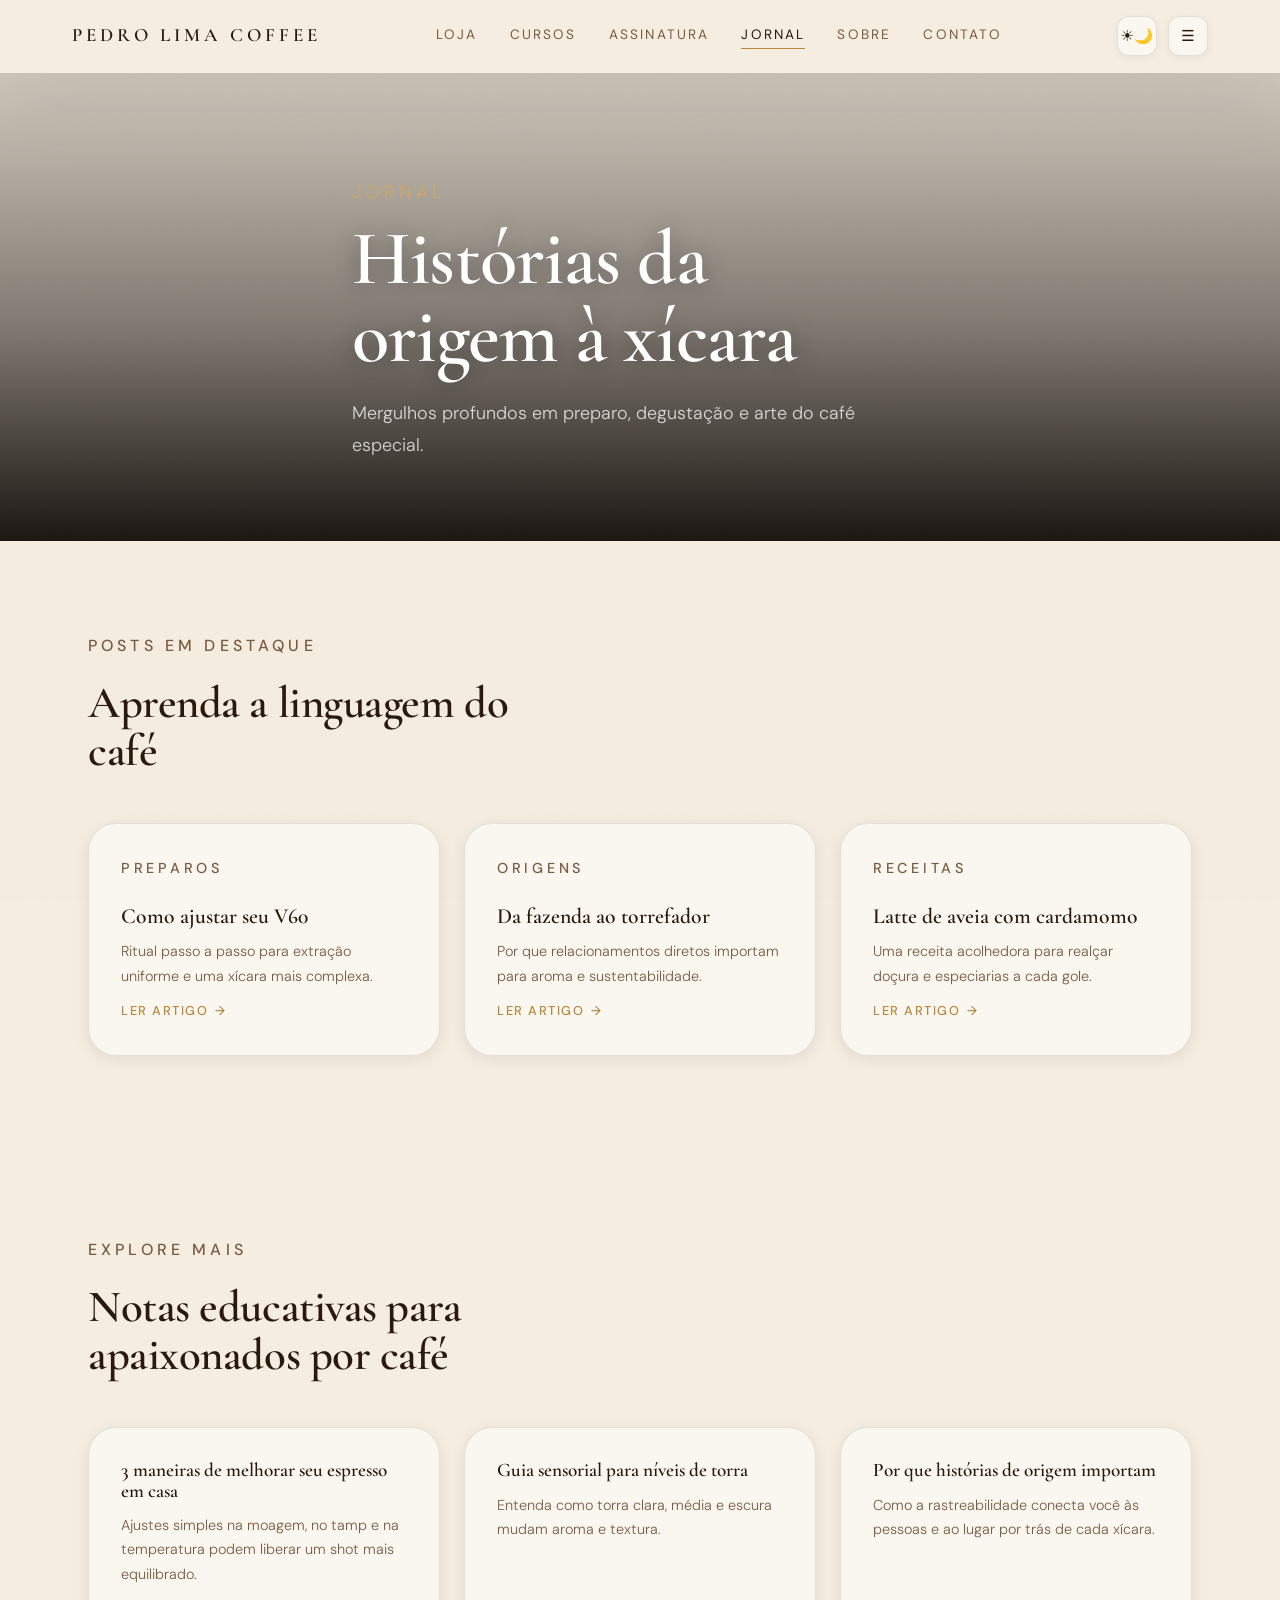
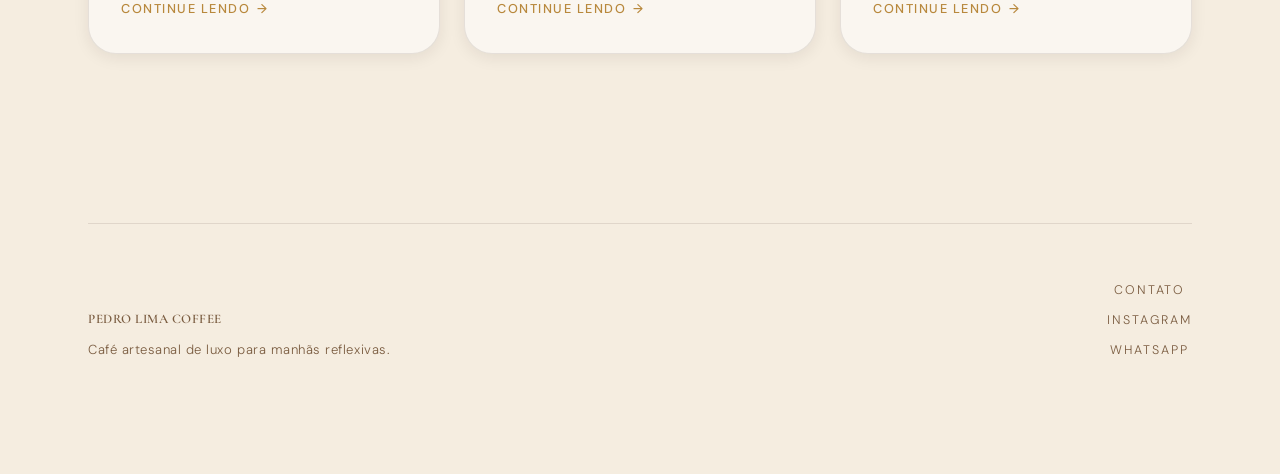
==== blog.html @ e1250cb7 "Add files via upload" ====
<!DOCTYPE html>
<html lang="pt-BR">
<head>
  <meta charset="UTF-8" />
  <link rel="icon" href="data:image/svg+xml,%3Csvg xmlns='http://www.w3.org/2000/svg' viewBox='0 0 100 100'%3E%3Ccircle cx='50' cy='50' r='48' fill='%23331f0d'/%3E%3Ctext x='50' y='62' font-size='55' text-anchor='middle' font-family='Inter,sans-serif' fill='%23fff'%3EP%3C/text%3E%3C/svg%3E" />
  <meta name="viewport" content="width=device-width, initial-scale=1.0" />
  <meta name="description" content="Jornal Pedro Lima Coffee: guias de preparo, histórias de origem e receitas para apaixonados por café especial." />
  <title>Jornal | Pedro Lima Coffee</title>
  <link rel="preconnect" href="https://fonts.googleapis.com">
  <link rel="preconnect" href="https://fonts.gstatic.com" crossorigin>
  <link href="https://fonts.googleapis.com/css2?family=Cormorant+Garamond:wght@500;600;700&family=Inter:wght@400;500;600;700&display=swap" rel="stylesheet">
  <link rel="stylesheet" href="assets/css/style.css" />
</head>
<body>
  <div class="page-shell">
    <header class="site-header">
      <div class="site-header-inner">
        <a class="brand" href="index.html">Pedro Lima Coffee</a>
        <nav class="main-nav" aria-label="Navegação principal">
        <a href="shop.html">Loja</a>
        <a href="courses.html">Cursos</a>
        <a href="subscription.html">Assinatura</a>
        <a href="blog.html" class="active">Jornal</a>
        <a href="about.html">Sobre</a>
        <a href="contact.html">Contato</a>
      </nav>
      <div class="header-actions">
        <button class="icon-button" aria-label="Alternar tema" aria-live="polite" data-theme-toggle>
          <span class="icon-sun">☀</span>
          <span class="icon-moon">🌙</span>
          <span class="sr-only" id="theme-status">Tema claro ativado</span>
        </button>
        <button class="icon-button" aria-label="Abrir menu" data-menu-toggle>☰</button>
      </div>
      </div>
    </header>

    <nav class="mobile-nav" aria-label="Navegação móvel">
      <a href="shop.html">Loja</a>
      <a href="courses.html">Cursos</a>
      <a href="subscription.html">Assinatura</a>
      <a href="blog.html">Jornal</a>
      <a href="about.html">Sobre</a>
      <a href="contact.html">Contato</a>
    </nav>

    <main>
      <section class="page-hero page-hero-blog">
        <div>
          <p class="eyebrow">Jornal</p>
          <h1>Histórias da origem à xícara</h1>
          <p>Mergulhos profundos em preparo, degustação e arte do café especial.</p>
        </div>
      </section>

      <section class="section" aria-labelledby="featured-posts-title">
        <div class="section-intro">
          <p class="eyebrow">Posts em destaque</p>
          <h2 id="featured-posts-title">Aprenda a linguagem do café</h2>
        </div>
        <div class="card-grid blog-grid">
          <article class="blog-card">
            <p class="eyebrow">Preparos</p>
            <h3>Como ajustar seu V60</h3>
            <p>Ritual passo a passo para extração uniforme e uma xícara mais complexa.</p>
            <a class="button-link" href="blog.html#featured-posts-title">Ler artigo</a>
          </article>
          <article class="blog-card">
            <p class="eyebrow">Origens</p>
            <h3>Da fazenda ao torrefador</h3>
            <p>Por que relacionamentos diretos importam para aroma e sustentabilidade.</p>
            <a class="button-link" href="blog.html#featured-posts-title">Ler artigo</a>
          </article>
          <article class="blog-card">
            <p class="eyebrow">Receitas</p>
            <h3>Latte de aveia com cardamomo</h3>
            <p>Uma receita acolhedora para realçar doçura e especiarias a cada gole.</p>
            <a class="button-link" href="blog.html#featured-posts-title">Ler artigo</a>
          </article>
        </div>
      </section>

      <section class="section" aria-labelledby="article-list-title">
        <div class="section-intro">
          <p class="eyebrow">Explore mais</p>
          <h2 id="article-list-title">Notas educativas para apaixonados por café</h2>
        </div>
        <div class="article-list">
          <article class="article-card">
            <h3>3 maneiras de melhorar seu espresso em casa</h3>
            <p>Ajustes simples na moagem, no tamp e na temperatura podem liberar um shot mais equilibrado.</p>
            <a class="button-link" href="blog.html#article-list-title">Continue lendo</a>
          </article>
          <article class="article-card">
            <h3>Guia sensorial para níveis de torra</h3>
            <p>Entenda como torra clara, média e escura mudam aroma e textura.</p>
            <a class="button-link" href="blog.html#article-list-title">Continue lendo</a>
          </article>
          <article class="article-card">
            <h3>Por que histórias de origem importam</h3>
            <p>Como a rastreabilidade conecta você às pessoas e ao lugar por trás de cada xícara.</p>
            <a class="button-link" href="blog.html#article-list-title">Continue lendo</a>
          </article>
        </div>
      </section>
    </main>

    <footer class="site-footer">
      <div>
        <p class="brand-footer">Pedro Lima Coffee</p>
        <p>Café artesanal de luxo para manhãs reflexivas.</p>
      </div>
      <div class="footer-links">
        <a href="contact.html">Contato</a>
        <a href="https://www.instagram.com/pedrolimacoffee" target="_blank" rel="noopener noreferrer">Instagram</a>
        <a href="https://wa.me/5511999999999" target="_blank" rel="noopener noreferrer">WhatsApp</a>
      </div>
    </footer>
  </div>

  <script src="assets/js/app.js"></script>
</body>
</html>
---- assets/css/style.css ----
/* ============================================================
   PEDRO LIMA COFFEE — Design System
   Aesthetic: Luxury Editorial · Warm Terroir · Sensory Refinement
   ============================================================ */

@import url('https://fonts.googleapis.com/css2?family=Cormorant+Garamond:ital,wght@0,400;0,500;0,600;0,700;1,400;1,600&family=DM+Sans:ital,opsz,wght@0,9..40,300;0,9..40,400;0,9..40,500;1,9..40,300&display=swap');

/* ── Tokens ─────────────────────────────────────────────── */
:root {
  color-scheme: light;

  /* Palette */
  --cream:        #f5ede0;
  --cream-deep:   #ede2cf;
  --parchment:    #faf6f0;
  --bark:         #2a1a0e;
  --bark-mid:     #4a3020;
  --bark-light:   #7a5c40;
  --gold:         #b8883c;
  --gold-warm:    #d4a85a;
  --gold-muted:   #c9a06a;
  --espresso:     #1a0f07;

  /* Semantic */
  --bg:           var(--cream);
  --surface:      var(--parchment);
  --surface-2:    var(--cream-deep);
  --text:         var(--bark);
  --text-mid:     var(--bark-mid);
  --text-muted:   var(--bark-light);
  --accent:       var(--gold);
  --accent-warm:  var(--gold-warm);
  --border:       rgba(42, 26, 14, 0.10);
  --border-gold:  rgba(184, 136, 60, 0.28);

  /* Shadows */
  --shadow-xs:    0 2px 8px rgba(42,26,14,0.06);
  --shadow-sm:    0 4px 16px rgba(42,26,14,0.08);
  --shadow-md:    0 12px 40px rgba(42,26,14,0.10);
  --shadow-lg:    0 24px 64px rgba(42,26,14,0.12);
  --shadow-xl:    0 40px 100px rgba(42,26,14,0.16);
  --shadow-gold:  0 8px 32px rgba(184,136,60,0.22);

  /* Shape */
  --radius-xs:    6px;
  --radius-sm:    12px;
  --radius:       20px;
  --radius-lg:    28px;
  --radius-xl:    40px;

  /* Motion */
  --ease-out:     cubic-bezier(0.16, 1, 0.3, 1);
  --ease-in-out:  cubic-bezier(0.4, 0, 0.2, 1);
  --dur-fast:     160ms;
  --dur-mid:      280ms;
  --dur-slow:     480ms;

  /* Layout */
  --max-width:    1200px;
  --gutter:       clamp(20px, 4vw, 48px);
}

[data-theme="dark"] {
  color-scheme: dark;
  --bg:           #100a05;
  --surface:      #1c1208;
  --surface-2:    #261a0f;
  --text:         #f2e8d8;
  --text-mid:     #d4bfa0;
  --text-muted:   #9e7e60;
  --accent:       #c99848;
  --accent-warm:  #ddb060;
  --border:       rgba(242,232,216,0.10);
  --border-gold:  rgba(201,152,72,0.25);
  --shadow-xs:    0 2px 8px rgba(0,0,0,0.3);
  --shadow-sm:    0 4px 16px rgba(0,0,0,0.35);
  --shadow-md:    0 12px 40px rgba(0,0,0,0.4);
  --shadow-lg:    0 24px 64px rgba(0,0,0,0.45);
  --shadow-xl:    0 40px 100px rgba(0,0,0,0.5);
}

/* ── Reset & Base ───────────────────────────────────────── */
*, *::before, *::after { box-sizing: border-box; margin: 0; }

html {
  scroll-behavior: smooth;
  -webkit-font-smoothing: antialiased;
  text-rendering: optimizeLegibility;
}

body {
  font-family: 'DM Sans', system-ui, sans-serif;
  font-size: clamp(15px, 1.1vw, 17px);
  font-weight: 300;
  line-height: 1.75;
  background: var(--bg);
  color: var(--text);
  transition:
    background-color var(--dur-slow) var(--ease-in-out),
    color var(--dur-slow) var(--ease-in-out);
  min-height: 100vh;
  overflow-x: hidden;
}

/* Grain texture overlay */
body::before {
  content: '';
  position: fixed;
  inset: 0;
  pointer-events: none;
  z-index: 0;
  opacity: 0.028;
  background-image: url("data:image/svg+xml,%3Csvg viewBox='0 0 256 256' xmlns='http://www.w3.org/2000/svg'%3E%3Cfilter id='n'%3E%3CfeTurbulence type='fractalNoise' baseFrequency='0.9' numOctaves='4' stitchTiles='stitch'/%3E%3C/filter%3E%3Crect width='100%25' height='100%25' filter='url(%23n)'/%3E%3C/svg%3E");
  background-repeat: repeat;
  background-size: 200px;
}

img { max-width: 100%; display: block; }
a { color: inherit; text-decoration: none; }
ul { list-style: none; padding: 0; }

button, input, textarea, select { font: inherit; }
button { border: none; cursor: pointer; background: none; }

.sr-only {
  position: absolute; width: 1px; height: 1px;
  padding: 0; overflow: hidden; clip: rect(0,0,0,0);
  white-space: nowrap; border: 0;
}

/* ── Page Shell ─────────────────────────────────────────── */
.page-shell {
  position: relative;
  z-index: 1;
  max-width: var(--max-width);
  margin: 0 auto;
  padding: 0 var(--gutter) 80px;
}

/* ── Header ─────────────────────────────────────────────── */
.site-header {
  position: sticky;
  top: 0;
  z-index: 100;
  width: 100vw;
  margin-left: calc(50% - 50vw);
  padding: 1rem 0;
  background: color-mix(in srgb, var(--bg) 92%, transparent);
  backdrop-filter: blur(24px) saturate(160%);
  -webkit-backdrop-filter: blur(24px) saturate(160%);
  border-bottom: 1px solid rgba(255,255,255,0.08);
  box-shadow: 0 24px 80px rgba(10, 5, 2, 0.08);
}

.site-header-inner {
  max-width: var(--max-width);
  margin: 0 auto;
  padding: 0 clamp(1rem, 4vw, 2rem);
  display: flex;
  align-items: center;
  justify-content: space-between;
  gap: 2rem;
}

.brand {
  font-family: 'Cormorant Garamond', serif;
  font-size: 1.18rem;
  font-weight: 600;
  letter-spacing: 0.22em;
  text-transform: uppercase;
  color: var(--text);
  flex-shrink: 0;
  position: relative;
}

.brand::after {
  content: '';
  position: absolute;
  bottom: -3px;
  left: 0;
  right: 0;
  height: 1px;
  background: var(--accent);
  transform: scaleX(0);
  transform-origin: left;
  transition: transform var(--dur-mid) var(--ease-out);
}
.brand:hover::after { transform: scaleX(1); }

.main-nav {
  display: flex;
  align-items: center;
  justify-content: center;
  flex: 1;
  gap: 2rem;
}

.main-nav a {
  font-size: 0.85rem;
  font-weight: 400;
  letter-spacing: 0.16em;
  text-transform: uppercase;
  color: var(--text-muted);
  position: relative;
  padding-bottom: 2px;
  transition: color var(--dur-fast) var(--ease-out);
}

.main-nav a::after {
  content: '';
  position: absolute;
  left: 0; bottom: 0;
  width: 0; height: 1px;
  background: var(--accent);
  transition: width var(--dur-mid) var(--ease-out);
}

.main-nav a:hover,
.main-nav a.active { color: var(--text); }

.main-nav a:hover::after,
.main-nav a.active::after { width: 100%; }

.header-actions {
  display: flex;
  gap: 0.7rem;
  align-items: center;
  margin-left: auto;
}

.icon-button {
  width: 40px;
  height: 40px;
  display: inline-flex;
  align-items: center;
  justify-content: center;
  border-radius: var(--radius-sm);
  background: var(--surface);
  color: var(--text);
  border: 1px solid var(--border);
  box-shadow: var(--shadow-xs);
  transition:
    background var(--dur-fast) var(--ease-out),
    box-shadow var(--dur-fast) var(--ease-out),
    transform var(--dur-fast) var(--ease-out);
  font-size: 0.95rem;
}
.icon-button:hover {
  background: var(--surface-2);
  box-shadow: var(--shadow-sm);
  transform: translateY(-1px);
}

/* Mobile nav */
.mobile-nav {
  display: none;
  flex-direction: column;
  gap: 0;
  background: var(--surface);
  border: 1px solid var(--border);
  border-radius: var(--radius);
  overflow: hidden;
  box-shadow: var(--shadow-lg);
}

.mobile-nav a {
  display: block;
  padding: 0.95rem 1.5rem;
  font-size: 0.85rem;
  letter-spacing: 0.12em;
  text-transform: uppercase;
  color: var(--text-muted);
  border-bottom: 1px solid var(--border);
  transition: color var(--dur-fast), background var(--dur-fast);
}
.mobile-nav a:last-child { border-bottom: none; }
.mobile-nav a:hover { color: var(--text); background: var(--surface-2); }

.mobile-nav.open { display: flex; }

/* ── Footer ─────────────────────────────────────────────── */
.site-footer {
  margin-top: 5rem;
  padding: 3.5rem 0 2rem;
  border-top: 1px solid var(--border);
  display: flex;
  align-items: flex-end;
  justify-content: space-between;
  gap: 2rem;
}

.brand-footer {
  font-family: 'Cormorant Garamond', serif;
  font-size: 1rem;
  letter-spacing: 0.2em;
  text-transform: uppercase;
  font-weight: 600;
  color: var(--text);
}

.site-footer > div {
  display: flex;
  flex-direction: column;
  gap: 0.5rem;
}

.site-footer p {
  font-size: 0.82rem;
  color: var(--text-muted);
  letter-spacing: 0.04em;
}

.footer-links {
  display: flex;
  gap: 2rem;
  flex-wrap: wrap;
  align-items: center;
}

.footer-links a {
  font-size: 0.78rem;
  letter-spacing: 0.16em;
  text-transform: uppercase;
  color: var(--text-muted);
  transition: color var(--dur-fast);
  position: relative;
}
.footer-links a::after {
  content: '';
  position: absolute;
  bottom: -2px; left: 0;
  width: 0; height: 1px;
  background: var(--accent);
  transition: width var(--dur-mid) var(--ease-out);
}
.footer-links a:hover { color: var(--text); }
.footer-links a:hover::after { width: 100%; }

/* ── Eyebrow ────────────────────────────────────────────── */
.eyebrow {
  display: inline-block;
  font-size: 0.72rem;
  font-weight: 500;
  letter-spacing: 0.26em;
  text-transform: uppercase;
  color: var(--accent);
  margin-bottom: 0.75rem;
}

/* ── Typography ─────────────────────────────────────────── */
h1, h2, h3, h4 {
  font-family: 'Cormorant Garamond', serif;
  line-height: 1.05;
  font-weight: 600;
  color: var(--text);
}

h1 { font-size: clamp(2.8rem, 5.5vw, 5rem); letter-spacing: -0.01em; }
h2 { font-size: clamp(2rem, 3.5vw, 3.5rem); letter-spacing: -0.01em; }
h3 { font-size: clamp(1.3rem, 2vw, 1.75rem); }

/* ── Hero ───────────────────────────────────────────────── */
.hero-section,
.page-hero {
  position: relative;
  left: 50%;
  transform: translateX(-50%);
  width: 100vw;
  min-height: calc(90vh - 70px);
  display: flex;
  align-items: flex-end;
  padding: 0 0 5rem;
  overflow: hidden;
  border-radius: 0;
  margin-top: 0;
}

.hero-section::after,
.page-hero::after {
  content: '';
  position: absolute;
  inset: 0;
  background: linear-gradient(
    to top,
    rgba(10, 5, 2, 0.92) 0%,
    rgba(10, 5, 2, 0.5) 45%,
    rgba(10, 5, 2, 0.15) 100%
  );
}

.hero-home {
  background-image: url('https://images.unsplash.com/photo-1511920170033-f8396924c348?auto=format&fit=crop&w=1800&q=80');
  background-size: cover;
  background-position: center 40%;
}

.page-hero-shop {
  background-image: url('https://images.unsplash.com/photo-1510626176961-4b96c20c1d78?auto=format&fit=crop&w=1800&q=80');
  background-size: cover;
  background-position: center;
}

.page-hero-courses {
  background-image: url('https://images.unsplash.com/photo-1495474472287-4d71bcdd2085?auto=format&fit=crop&w=1800&q=80');
  background-size: cover;
  background-position: center;
}

.page-hero-subscription {
  background-image: url('https://images.unsplash.com/photo-1509042239860-f550ce710b93?auto=format&fit=crop&w=1800&q=80');
  background-size: cover;
  background-position: center;
}

.page-hero-blog {
  background-image: url('https://images.unsplash.com/photo-1461023058943-07fcbe16d735?auto=format&fit=crop&w=1800&q=80');
  background-size: cover;
  background-position: center;
}

.page-hero-about {
  background-image: url('https://images.unsplash.com/photo-1442512595331-e89e73853f31?auto=format&fit=crop&w=1800&q=80');
  background-size: cover;
  background-position: center 30%;
}

.page-hero-contact {
  background-image: url('https://images.unsplash.com/photo-1497935586351-b67a49e012bf?auto=format&fit=crop&w=1800&q=80');
  background-size: cover;
  background-position: center;
}

.hero-copy,
.page-hero > div {
  position: relative;
  z-index: 2;
  padding: 0 clamp(1.5rem, 5vw, 3.5rem);
  max-width: 820px;
  margin-inline: auto;
}

.hero-copy h1,
.page-hero h1 {
  color: #fff;
  font-size: clamp(2.8rem, 6vw, 5.5rem);
  line-height: 1.02;
  text-shadow: 0 2px 24px rgba(0,0,0,0.4);
  max-width: 14ch;
  margin-bottom: 1.25rem;
}

.hero-copy p,
.page-hero p {
  color: rgba(255,255,255,0.78);
  font-size: clamp(1rem, 1.4vw, 1.15rem);
  font-weight: 300;
  max-width: 48ch;
  line-height: 1.8;
}

.page-hero .eyebrow { color: var(--gold-warm); opacity: 0.9; }

.hero-actions {
  display: flex;
  flex-wrap: wrap;
  gap: 0.85rem;
  margin-top: 2.25rem;
}

/* ── Sections ───────────────────────────────────────────── */
.section {
  padding: clamp(3.5rem, 7vw, 6rem) 0;
}

.section-intro {
  margin-bottom: 3rem;
}

.section-intro h2 {
  margin: 0.5rem 0 1.25rem;
  max-width: 22ch;
  line-height: 1.06;
}

.section-intro p {
  font-size: 1rem;
  color: var(--text-muted);
  max-width: 48ch;
  line-height: 1.85;
}

/* ── Buttons ────────────────────────────────────────────── */
.button {
  display: inline-flex;
  align-items: center;
  justify-content: center;
  gap: 0.5rem;
  padding: 0.85rem 2rem;
  border-radius: 999px;
  font-size: 0.82rem;
  font-weight: 500;
  letter-spacing: 0.12em;
  text-transform: uppercase;
  transition:
    transform var(--dur-fast) var(--ease-out),
    background var(--dur-fast) var(--ease-out),
    box-shadow var(--dur-mid) var(--ease-out),
    color var(--dur-fast) var(--ease-out),
    border-color var(--dur-fast) var(--ease-out);
  white-space: nowrap;
  cursor: pointer;
  border: 1px solid transparent;
}

.button-primary {
  background: var(--accent);
  color: #fff;
  border-color: var(--accent);
  box-shadow: var(--shadow-gold);
}
.button-primary:hover {
  background: var(--accent-warm);
  border-color: var(--accent-warm);
  transform: translateY(-2px);
  box-shadow: 0 12px 40px rgba(184,136,60,0.32);
}

.button-outline {
  background: transparent;
  color: #fff;
  border-color: rgba(255,255,255,0.4);
}
.button-outline:hover {
  background: rgba(255,255,255,0.12);
  border-color: rgba(255,255,255,0.7);
  transform: translateY(-2px);
}

.button-secondary {
  background: var(--surface);
  color: var(--text);
  border-color: var(--border);
  box-shadow: var(--shadow-sm);
}
.button-secondary:hover {
  background: var(--surface-2);
  transform: translateY(-1px);
  box-shadow: var(--shadow-md);
}

.button-small {
  display: inline-flex;
  align-items: center;
  padding: 0.55rem 1.25rem;
  border-radius: 999px;
  font-size: 0.76rem;
  font-weight: 500;
  letter-spacing: 0.1em;
  text-transform: uppercase;
  background: var(--accent);
  color: #fff;
  cursor: pointer;
  border: 1px solid var(--accent);
  transition: transform var(--dur-fast), box-shadow var(--dur-fast), background var(--dur-fast);
}
.button-small:hover {
  background: var(--accent-warm);
  transform: translateY(-1px);
  box-shadow: var(--shadow-gold);
}

.button-link {
  display: inline-flex;
  align-items: center;
  gap: 0.4rem;
  font-size: 0.8rem;
  font-weight: 500;
  letter-spacing: 0.12em;
  text-transform: uppercase;
  color: var(--accent);
  cursor: pointer;
  transition: gap var(--dur-fast), opacity var(--dur-fast);
}
.button-link::after { content: '→'; }
.button-link:hover { gap: 0.65rem; opacity: 0.8; }

.button-block { width: 100%; }

/* ── Cards — Base ───────────────────────────────────────── */
.feature-card,
.course-card,
.blog-card,
.review-card,
.value-card,
.article-card,
.info-card,
.plan-card,
.product-card,
.preference-card,
.testimonial-card {
  background: var(--surface);
  border: 1px solid var(--border);
  border-radius: var(--radius-lg);
  box-shadow: var(--shadow-sm);
  transition:
    transform var(--dur-mid) var(--ease-out),
    box-shadow var(--dur-mid) var(--ease-out),
    border-color var(--dur-mid) var(--ease-out);
}

/* ── Feature Cards (homepage highlight) ─────────────────── */
.highlight-grid {
  display: grid;
  grid-template-columns: 1.35fr 1fr;
  gap: 1.5rem;
}

.feature-card {
  display: grid;
  grid-template-rows: 320px auto;
  overflow: hidden;
  border-radius: var(--radius-lg);
  padding: 0;
}

.feature-media {
  background-size: cover;
  background-position: center;
  transition: transform var(--dur-slow) var(--ease-out);
}
.feature-card:hover .feature-media { transform: scale(1.04); }

.feature-card > div:last-child {
  padding: 1.75rem 2rem 2rem;
  display: flex;
  flex-direction: column;
  gap: 0.75rem;
}

.feature-card h3 { font-size: 1.5rem; margin-bottom: 0.25rem; }
.feature-card p { font-size: 0.92rem; color: var(--text-muted); line-height: 1.7; }

.feature-card:hover {
  transform: translateY(-4px);
  box-shadow: var(--shadow-lg);
  border-color: var(--border-gold);
}

/* ── Product Cards ──────────────────────────────────────── */
.product-grid {
  display: grid;
  grid-template-columns: repeat(auto-fill, minmax(280px, 1fr));
  gap: 1.5rem;
}

.product-card {
  overflow: hidden;
  padding: 0;
  display: flex;
  flex-direction: column;
}

.product-media {
  height: 240px;
  background-size: cover;
  background-position: center;
  transition: transform var(--dur-slow) var(--ease-out);
}
.product-card:hover .product-media { transform: scale(1.05); }
.product-card:hover {
  transform: translateY(-4px);
  box-shadow: var(--shadow-md);
  border-color: var(--border-gold);
}

.product-content {
  padding: 1.5rem;
  display: flex;
  flex-direction: column;
  gap: 0.6rem;
  flex: 1;
}

.product-content h3 { font-size: 1.25rem; }
.product-content p { font-size: 0.9rem; color: var(--text-muted); line-height: 1.65; }

.product-meta {
  display: flex;
  gap: 0.5rem;
  flex-wrap: wrap;
  margin-top: auto;
  padding-top: 0.5rem;
}

.product-meta span {
  font-size: 0.72rem;
  font-weight: 500;
  letter-spacing: 0.1em;
  text-transform: uppercase;
  color: var(--text-muted);
  background: var(--surface-2);
  padding: 0.3rem 0.75rem;
  border-radius: 999px;
  border: 1px solid var(--border);
}

.card-foot {
  display: flex;
  align-items: center;
  justify-content: space-between;
  gap: 1rem;
  padding-top: 0.75rem;
  border-top: 1px solid var(--border);
  margin-top: 0.5rem;
}

.card-foot strong { font-size: 1.1rem; font-family: 'Cormorant Garamond', serif; }

/* Skeleton */
.loading {
  min-height: 320px;
  display: grid;
  grid-template-columns: repeat(auto-fill, minmax(280px, 1fr));
  gap: 1.5rem;
}

.skeleton-card {
  border-radius: var(--radius-lg);
  background: linear-gradient(
    90deg,
    var(--surface-2) 25%,
    var(--surface) 37%,
    var(--surface-2) 63%
  );
  background-size: 400% 100%;
  animation: shimmer 1.4s ease infinite;
  min-height: 360px;
}

@keyframes shimmer {
  0% { background-position: 100% 50%; }
  100% { background-position: 0% 50%; }
}

/* ── Empty State ────────────────────────────────────────── */
.empty-state {
  grid-column: 1 / -1;
  text-align: center;
  padding: 4rem 2rem;
  color: var(--text-muted);
}
.empty-state p {
  font-size: 1rem;
  margin-bottom: 1.5rem;
}

/* ── Filters ────────────────────────────────────────────── */
.filter-grid {
  display: flex;
  flex-wrap: wrap;
  gap: 2rem;
}

.filter-group {
  display: flex;
  flex-direction: column;
  gap: 0.75rem;
  flex: 1;
  min-width: 160px;
}

.filter-group > span {
  font-size: 0.72rem;
  letter-spacing: 0.18em;
  text-transform: uppercase;
  color: var(--text-muted);
  font-weight: 500;
}

.filter-pill {
  padding: 0.55rem 1.1rem;
  border-radius: 999px;
  border: 1px solid var(--border);
  background: var(--surface);
  color: var(--text-muted);
  font-size: 0.8rem;
  font-weight: 400;
  cursor: pointer;
  transition:
    background var(--dur-fast),
    color var(--dur-fast),
    border-color var(--dur-fast),
    box-shadow var(--dur-fast);
  text-align: left;
}
.filter-pill:hover {
  border-color: var(--accent);
  color: var(--text);
}
.filter-pill.active {
  background: var(--accent);
  color: #fff;
  border-color: var(--accent);
  box-shadow: var(--shadow-gold);
}

/* ── Cart ───────────────────────────────────────────────── */
.cart-panel {
  position: fixed;
  right: clamp(16px, 3vw, 28px);
  top: 80px;
  width: min(380px, calc(100vw - 32px));
  max-height: calc(100vh - 120px);
  overflow: hidden;
  transform: translateX(120%) scale(0.96);
  opacity: 0;
  transition:
    transform var(--dur-mid) var(--ease-out),
    opacity var(--dur-mid) var(--ease-out);
  background: var(--surface);
  border: 1px solid var(--border);
  box-shadow: var(--shadow-xl);
  border-radius: var(--radius-lg);
  display: flex;
  flex-direction: column;
  z-index: 200;
}

.cart-panel.open {
  transform: translateX(0) scale(1);
  opacity: 1;
}

.cart-header {
  display: flex;
  align-items: center;
  justify-content: space-between;
  padding: 1.5rem 1.75rem 1rem;
  border-bottom: 1px solid var(--border);
}

.cart-header h3 {
  font-size: 1.15rem;
  font-family: 'Cormorant Garamond', serif;
}

.cart-items {
  flex: 1;
  overflow-y: auto;
  padding: 1rem 1.75rem;
  scrollbar-width: thin;
  scrollbar-color: var(--border) transparent;
}

.cart-item {
  display: flex;
  align-items: flex-start;
  justify-content: space-between;
  gap: 1rem;
  padding: 1rem 0;
  border-bottom: 1px solid var(--border);
}
.cart-item:last-child { border-bottom: none; }

.cart-product {
  display: flex;
  flex-direction: column;
  gap: 0.25rem;
}
.cart-product strong { font-size: 0.9rem; }
.cart-product span { font-size: 0.82rem; color: var(--text-muted); }

.cart-item button {
  font-size: 1.1rem;
  color: var(--text-muted);
  line-height: 1;
  padding: 2px 6px;
  border-radius: var(--radius-xs);
  transition: color var(--dur-fast), background var(--dur-fast);
}
.cart-item button:hover { color: #c0392b; background: rgba(192,57,43,0.08); }

.cart-summary {
  padding: 1.25rem 1.75rem 1.75rem;
  border-top: 1px solid var(--border);
  display: flex;
  flex-direction: column;
  gap: 1rem;
}

.cart-summary > div {
  display: flex;
  justify-content: space-between;
  align-items: center;
}
.cart-summary span { font-size: 0.82rem; color: var(--text-muted); text-transform: uppercase; letter-spacing: 0.1em; }
.cart-summary strong { font-size: 1.2rem; font-family: 'Cormorant Garamond', serif; }

.cart-float {
  position: fixed;
  right: clamp(16px, 3vw, 28px);
  bottom: clamp(16px, 3vw, 28px);
  width: 54px;
  height: 54px;
  border-radius: 50%;
  background: var(--accent);
  color: #fff;
  font-size: 1.1rem;
  box-shadow: var(--shadow-gold);
  display: grid;
  place-items: center;
  z-index: 150;
  cursor: pointer;
  border: none;
  transition: transform var(--dur-fast) var(--ease-out), box-shadow var(--dur-fast);
}
.cart-float:hover { transform: scale(1.08); box-shadow: 0 16px 48px rgba(184,136,60,0.38); }

.cart-count {
  position: absolute;
  top: 6px;
  right: 4px;
  min-width: 18px;
  height: 18px;
  padding: 0 4px;
  border-radius: 999px;
  background: #9b2226;
  color: #fff;
  font-size: 10px;
  font-weight: 600;
  display: none;
  align-items: center;
  justify-content: center;
  line-height: 1;
  transition: transform var(--dur-fast) var(--ease-out);
}

.cart-count.bump { animation: bump 200ms var(--ease-out); }
@keyframes bump {
  0% { transform: scale(1); }
  50% { transform: scale(1.5); }
  100% { transform: scale(1); }
}

/* ── Course Cards ───────────────────────────────────────── */
.course-grid {
  display: grid;
  grid-template-columns: repeat(auto-fill, minmax(280px, 1fr));
  gap: 1.5rem;
}

.course-card {
  padding: 2rem;
  display: flex;
  flex-direction: column;
  gap: 1rem;
}
.course-card:hover {
  transform: translateY(-3px);
  box-shadow: var(--shadow-md);
  border-color: var(--border-gold);
}

.course-card h3 { font-size: 1.4rem; }
.course-card p { font-size: 0.92rem; color: var(--text-muted); line-height: 1.7; flex: 1; }

.course-meta {
  font-size: 0.75rem;
  letter-spacing: 0.12em;
  text-transform: uppercase;
  color: var(--text-muted);
  padding: 0.4rem 0;
  border-top: 1px solid var(--border);
}

.course-large {
  grid-column: span 1;
  background: linear-gradient(135deg, var(--surface), var(--surface-2));
  border-color: var(--border-gold);
}

/* ── Blog Cards ─────────────────────────────────────────── */
.blog-grid {
  display: grid;
  grid-template-columns: repeat(auto-fill, minmax(280px, 1fr));
  gap: 1.5rem;
}

.blog-card {
  padding: 2rem;
  display: flex;
  flex-direction: column;
  gap: 0.75rem;
}
.blog-card:hover {
  transform: translateY(-3px);
  box-shadow: var(--shadow-md);
  border-color: var(--border-gold);
}
.blog-card h3 { font-size: 1.35rem; }
.blog-card p { font-size: 0.9rem; color: var(--text-muted); line-height: 1.7; flex: 1; }

.article-list {
  display: grid;
  grid-template-columns: repeat(auto-fill, minmax(280px, 1fr));
  gap: 1.5rem;
}

.article-card {
  padding: 2rem;
  display: flex;
  flex-direction: column;
  gap: 0.75rem;
}
.article-card:hover {
  transform: translateY(-3px);
  box-shadow: var(--shadow-md);
}
.article-card h3 { font-size: 1.2rem; }
.article-card p { font-size: 0.9rem; color: var(--text-muted); line-height: 1.7; flex: 1; }

/* ── Value / Story Cards ────────────────────────────────── */
.value-grid {
  display: grid;
  grid-template-columns: repeat(auto-fit, minmax(240px, 1fr));
  gap: 1.5rem;
}

.value-card {
  padding: 2rem;
  position: relative;
  overflow: hidden;
}
.value-card::before {
  content: '';
  position: absolute;
  top: 0; left: 0;
  width: 3px;
  height: 0;
  background: var(--accent);
  border-radius: 0 0 var(--radius-xs) var(--radius-xs);
  transition: height var(--dur-slow) var(--ease-out);
}
.value-card:hover::before { height: 100%; }
.value-card h3 { font-size: 1.35rem; margin-bottom: 0.75rem; }
.value-card p { font-size: 0.9rem; color: var(--text-muted); line-height: 1.7; }

.about-grid,
.story-grid {
  display: grid;
  grid-template-columns: 1fr 1fr;
  gap: 2rem;
}

.about-copy,
.story-panel {
  background: var(--surface);
  border: 1px solid var(--border);
  border-radius: var(--radius-lg);
  padding: 2rem;
  box-shadow: var(--shadow-sm);
}
.about-copy h3,
.story-panel h3 { font-size: 1.4rem; margin-bottom: 0.75rem; }
.about-copy p,
.story-panel p { font-size: 0.92rem; color: var(--text-muted); line-height: 1.8; }

/* ── Subscription Plans ─────────────────────────────────── */
.plan-grid {
  display: grid;
  grid-template-columns: repeat(auto-fit, minmax(260px, 1fr));
  gap: 1.5rem;
}

.plan-card {
  padding: 2rem;
  display: flex;
  flex-direction: column;
  gap: 1.25rem;
}
.plan-card:hover {
  transform: translateY(-4px);
  box-shadow: var(--shadow-lg);
}

.plan-card h3 { font-size: 1.5rem; }
.plan-card p { font-size: 0.9rem; color: var(--text-muted); line-height: 1.7; }

.plan-card.plan-featured {
  background: linear-gradient(160deg, var(--surface), var(--surface-2));
  border-color: var(--border-gold);
  box-shadow: var(--shadow-md), 0 0 0 1px var(--border-gold);
}
.plan-card.plan-featured:hover {
  box-shadow: var(--shadow-xl), 0 0 0 1px var(--accent);
}

.plan-price {
  display: flex;
  align-items: baseline;
  gap: 0.35rem;
}
.plan-price .price-value {
  font-family: 'Cormorant Garamond', serif;
  font-size: 2.25rem;
  font-weight: 600;
  color: var(--text);
}
.plan-price small {
  font-size: 0.8rem;
  color: var(--text-muted);
  letter-spacing: 0.06em;
}

.feature-list {
  list-style: none;
  padding: 0;
  display: flex;
  flex-direction: column;
  gap: 0.6rem;
  flex: 1;
}

.feature-list li {
  font-size: 0.88rem;
  color: var(--text-muted);
  padding-left: 1.25rem;
  position: relative;
}
.feature-list li::before {
  content: '—';
  position: absolute;
  left: 0;
  color: var(--accent);
  font-weight: 700;
}

.toggle-panel {
  display: inline-flex;
  align-items: center;
  gap: 1rem;
  background: var(--surface);
  padding: 0.85rem 1.5rem;
  border-radius: 999px;
  border: 1px solid var(--border);
  margin-bottom: 2.5rem;
  font-size: 0.82rem;
  letter-spacing: 0.1em;
  text-transform: uppercase;
  color: var(--text-muted);
  box-shadow: var(--shadow-xs);
}

.toggle-switch {
  position: relative;
  width: 52px;
  height: 28px;
}

.toggle-switch input {
  opacity: 0;
  width: 0;
  height: 0;
  position: absolute;
}

.toggle-slider {
  position: absolute;
  inset: 0;
  border-radius: 999px;
  background: var(--surface-2);
  border: 1px solid var(--border);
  cursor: pointer;
  transition: background var(--dur-fast);
}

.toggle-slider::before {
  content: '';
  position: absolute;
  top: 3px; left: 3px;
  width: 20px; height: 20px;
  border-radius: 50%;
  background: var(--text-muted);
  transition: transform var(--dur-mid) var(--ease-out), background var(--dur-fast);
  box-shadow: var(--shadow-xs);
}

.toggle-switch input:checked + .toggle-slider { background: color-mix(in srgb, var(--accent) 18%, var(--surface)); }
.toggle-switch input:checked + .toggle-slider::before {
  transform: translateX(24px);
  background: var(--accent);
}

.preference-grid {
  display: grid;
  grid-template-columns: repeat(auto-fit, minmax(220px, 1fr));
  gap: 1.25rem;
}

.preference-card {
  display: flex;
  flex-direction: column;
  gap: 0.6rem;
  padding: 1.5rem;
  cursor: pointer;
}

.preference-card span {
  font-size: 0.72rem;
  letter-spacing: 0.18em;
  text-transform: uppercase;
  color: var(--text-muted);
  font-weight: 500;
}

.preference-card select {
  appearance: none;
  -webkit-appearance: none;
  border: 1px solid var(--border);
  border-radius: var(--radius-sm);
  padding: 0.65rem 1rem;
  background: var(--bg);
  color: var(--text);
  font-size: 0.9rem;
  cursor: pointer;
  transition: border-color var(--dur-fast), box-shadow var(--dur-fast);
}
.preference-card select:focus {
  outline: none;
  border-color: var(--accent);
  box-shadow: 0 0 0 3px rgba(184,136,60,0.15);
}

/* ── Testimonials ───────────────────────────────────────── */
.testimonial-grid,
.review-grid {
  display: grid;
  grid-template-columns: repeat(auto-fit, minmax(280px, 1fr));
  gap: 1.5rem;
}

.testimonial-card,
.review-card {
  padding: 2rem;
  background: var(--surface-2);
  position: relative;
}
.testimonial-card::before,
.review-card::before {
  content: '\201C';
  font-family: 'Cormorant Garamond', serif;
  font-size: 4rem;
  line-height: 1;
  color: var(--accent);
  opacity: 0.4;
  position: absolute;
  top: 1rem;
  left: 1.5rem;
}

.testimonial-card p,
.review-card p {
  font-family: 'Cormorant Garamond', serif;
  font-size: 1.1rem;
  font-style: italic;
  line-height: 1.65;
  color: var(--text);
  padding-top: 1.5rem;
}

.testimonial-card span,
.review-card span {
  display: block;
  margin-top: 1.25rem;
  font-size: 0.78rem;
  letter-spacing: 0.14em;
  text-transform: uppercase;
  color: var(--text-muted);
  font-style: normal;
}

/* ── Newsletter ─────────────────────────────────────────── */
.section-newsletter {
  position: relative;
  overflow: hidden;
}

.newsletter-panel {
  background: linear-gradient(135deg, var(--bark), var(--bark-mid));
  border-radius: var(--radius-xl);
  padding: clamp(2.5rem, 5vw, 4rem);
  display: grid;
  grid-template-columns: 1.4fr 1fr;
  gap: 3rem;
  align-items: center;
  box-shadow: var(--shadow-xl);
  position: relative;
  overflow: hidden;
}

.newsletter-panel::before {
  content: '';
  position: absolute;
  top: -40%; right: -10%;
  width: 60%; aspect-ratio: 1;
  border-radius: 50%;
  background: radial-gradient(circle, rgba(184,136,60,0.22) 0%, transparent 70%);
  pointer-events: none;
}

.newsletter-panel .eyebrow { color: var(--gold-warm); }

.newsletter-panel h2 {
  color: #fff;
  font-size: clamp(1.6rem, 3vw, 2.4rem);
  line-height: 1.1;
  margin-top: 0.5rem;
}

.newsletter-form {
  display: flex;
  flex-direction: column;
  gap: 0.85rem;
}

.newsletter-form input {
  border: 1px solid rgba(255,255,255,0.2);
  border-radius: 999px;
  padding: 0.9rem 1.4rem;
  background: rgba(255,255,255,0.1);
  color: #fff;
  font-size: 0.9rem;
  backdrop-filter: blur(8px);
  transition: border-color var(--dur-fast), background var(--dur-fast);
}
.newsletter-form input::placeholder { color: rgba(255,255,255,0.45); }
.newsletter-form input:focus {
  outline: none;
  border-color: rgba(255,255,255,0.5);
  background: rgba(255,255,255,0.15);
}

/* ── Subscription Preview ───────────────────────────────── */
.subscription-preview {
  display: grid;
  grid-template-columns: 1.5fr 1fr;
  gap: 1.5rem;
  align-items: start;
}

.subscription-copy {
  background: var(--surface);
  border: 1px solid var(--border);
  border-radius: var(--radius-lg);
  padding: 2.5rem;
  box-shadow: var(--shadow-sm);
  display: flex;
  flex-direction: column;
  gap: 1.5rem;
}

.subscription-card {
  background: linear-gradient(160deg, var(--bark-mid), var(--bark));
  border-radius: var(--radius-lg);
  padding: 2rem;
  display: flex;
  flex-direction: column;
  gap: 0.75rem;
  box-shadow: var(--shadow-lg);
}

.subscription-card .eyebrow { color: var(--gold-warm); opacity: 0.85; }
.subscription-card h3 { color: #fff; font-size: 1.4rem; }
.subscription-card p { color: rgba(255,255,255,0.65); font-size: 0.88rem; line-height: 1.7; }

.price {
  font-family: 'Cormorant Garamond', serif;
  font-size: 1.6rem;
  font-weight: 700;
  color: var(--gold-warm);
  margin-top: auto;
}

/* ── Product Detail ─────────────────────────────────────── */
.product-detail-hero {
  display: grid;
  grid-template-columns: 1fr 1fr;
  gap: 3rem;
  align-items: start;
  padding: 2rem 0 3rem;
}

.detail-image {
  aspect-ratio: 1;
  background-size: cover;
  background-position: center;
  border-radius: var(--radius-xl);
  box-shadow: var(--shadow-xl);
}

.detail-copy {
  display: flex;
  flex-direction: column;
  gap: 1.25rem;
  padding-top: 1rem;
}

.detail-copy h1 { font-size: clamp(2.2rem, 4vw, 3.5rem); }
.detail-copy > p { font-size: 1rem; color: var(--text-muted); line-height: 1.8; }

.detail-meta {
  display: flex;
  flex-wrap: wrap;
  gap: 0.5rem;
  padding: 1.25rem 0;
  border-top: 1px solid var(--border);
  border-bottom: 1px solid var(--border);
}

.detail-meta span {
  font-size: 0.78rem;
  letter-spacing: 0.1em;
  text-transform: uppercase;
  color: var(--text-muted);
  background: var(--surface-2);
  border: 1px solid var(--border);
  padding: 0.35rem 0.85rem;
  border-radius: 999px;
}

.detail-actions {
  display: flex;
  align-items: center;
  gap: 1.25rem;
  flex-wrap: wrap;
}

.product-price {
  font-family: 'Cormorant Garamond', serif;
  font-size: 2rem;
  font-weight: 600;
}

.product-info-grid {
  display: grid;
  grid-template-columns: repeat(auto-fit, minmax(240px, 1fr));
  gap: 1.5rem;
}

.info-card {
  padding: 1.75rem;
  border: 1px solid var(--border);
  border-radius: var(--radius-lg);
  background: var(--surface);
  box-shadow: var(--shadow-sm);
}
.info-card h3 { font-size: 1.15rem; margin-bottom: 0.75rem; }
.info-card p, .info-card ul {
  font-size: 0.9rem;
  color: var(--text-muted);
  line-height: 1.75;
}
.info-card ul { list-style: disc; padding-left: 1.2rem; }

/* ── Contact ────────────────────────────────────────────── */
.contact-grid {
  display: grid;
  grid-template-columns: 1.4fr 1fr;
  gap: 2rem;
  align-items: start;
}

.contact-form {
  background: var(--surface);
  border: 1px solid var(--border);
  border-radius: var(--radius-lg);
  padding: 2.5rem;
  box-shadow: var(--shadow-sm);
  display: flex;
  flex-direction: column;
  gap: 1.1rem;
}

.contact-form label {
  display: block;
  font-size: 0.75rem;
  font-weight: 500;
  letter-spacing: 0.16em;
  text-transform: uppercase;
  color: var(--text-muted);
  margin-bottom: 0.2rem;
}

.contact-form input,
.contact-form textarea {
  width: 100%;
  border: 1px solid var(--border);
  border-radius: var(--radius-sm);
  padding: 0.85rem 1.1rem;
  background: var(--bg);
  color: var(--text);
  font-size: 0.95rem;
  line-height: 1.6;
  transition: border-color var(--dur-fast), box-shadow var(--dur-fast);
}
.contact-form input:focus,
.contact-form textarea:focus {
  outline: none;
  border-color: var(--accent);
  box-shadow: 0 0 0 3px rgba(184,136,60,0.14);
}
.contact-form textarea { resize: vertical; min-height: 140px; }

.contact-info {
  display: flex;
  flex-direction: column;
  gap: 1.25rem;
}

.form-success {
  background: linear-gradient(135deg, var(--surface), var(--surface-2));
  border: 1px solid var(--border-gold);
  border-radius: var(--radius-lg);
  padding: 2.5rem;
  text-align: center;
}
.form-success h3 {
  font-size: 1.5rem;
  margin-bottom: 0.5rem;
  color: var(--accent);
}
.form-success p { font-size: 0.9rem; color: var(--text-muted); }

.map-card iframe {
  width: 100%;
  height: 240px;
  border: none;
  border-radius: var(--radius-sm);
  display: block;
}

/* ── Page hero height (inner pages shorter) ─────────────── */
.page-hero {
  min-height: 52vh;
  align-items: flex-end;
}

/* ── Responsive ─────────────────────────────────────────── */
@media (max-width: 1024px) {
  .highlight-grid,
  .subscription-preview,
  .newsletter-panel {
    grid-template-columns: 1fr;
  }
  .feature-card {
    grid-template-rows: 280px auto;
  }
}

@media (max-width: 768px) {
  .main-nav { display: none; }

  .mobile-nav {
    display: none;
    position: absolute;
    top: 100%;
    left: 0; right: 0;
    margin-top: 0.5rem;
    z-index: 90;
  }
  .mobile-nav.open { display: flex; }

  .site-header { flex-wrap: wrap; }

  .about-grid,
  .story-grid,
  .product-detail-hero,
  .contact-grid {
    grid-template-columns: 1fr;
  }

  .hero-section,
  .page-hero {
    border-radius: var(--radius-lg);
    min-height: 72vh;
  }

  .hero-actions { flex-direction: column; align-items: stretch; }
  .button { text-align: center; }

  .section { padding: clamp(2.5rem, 5vw, 4rem) 0; }

  .newsletter-panel { gap: 2rem; }

  .plan-grid {
    grid-template-columns: 1fr;
  }

  .site-footer {
    flex-direction: column;
    align-items: flex-start;
  }
}

@media (max-width: 480px) {
  .page-shell { padding: 0 16px 60px; }
  h1 { font-size: clamp(2.2rem, 9vw, 3rem); }
  h2 { font-size: clamp(1.7rem, 7vw, 2.5rem); }
}

/* ── Animations — Page Entry ────────────────────────────── */
@keyframes fadeUp {
  from { opacity: 0; transform: translateY(18px); }
  to   { opacity: 1; transform: translateY(0); }
}

.hero-copy,
.page-hero > div,
.section-intro,
.feature-card,
.course-card,
.blog-card,
.product-card,
.plan-card,
.value-card,
.testimonial-card {
  animation: fadeUp var(--dur-slow) var(--ease-out) both;
}

.section-intro { animation-delay: 60ms; }
.feature-card:nth-child(2) { animation-delay: 80ms; }
.course-card:nth-child(2) { animation-delay: 80ms; }
.course-card:nth-child(3) { animation-delay: 140ms; }
.blog-card:nth-child(2)   { animation-delay: 80ms; }
.blog-card:nth-child(3)   { animation-delay: 140ms; }
.plan-card:nth-child(2)   { animation-delay: 80ms; }
.plan-card:nth-child(3)   { animation-delay: 140ms; }
.value-card:nth-child(2)  { animation-delay: 80ms; }
.value-card:nth-child(3)  { animation-delay: 140ms; }
.product-card:nth-child(2) { animation-delay: 60ms; }
.product-card:nth-child(3) { animation-delay: 120ms; }
.product-card:nth-child(4) { animation-delay: 180ms; }
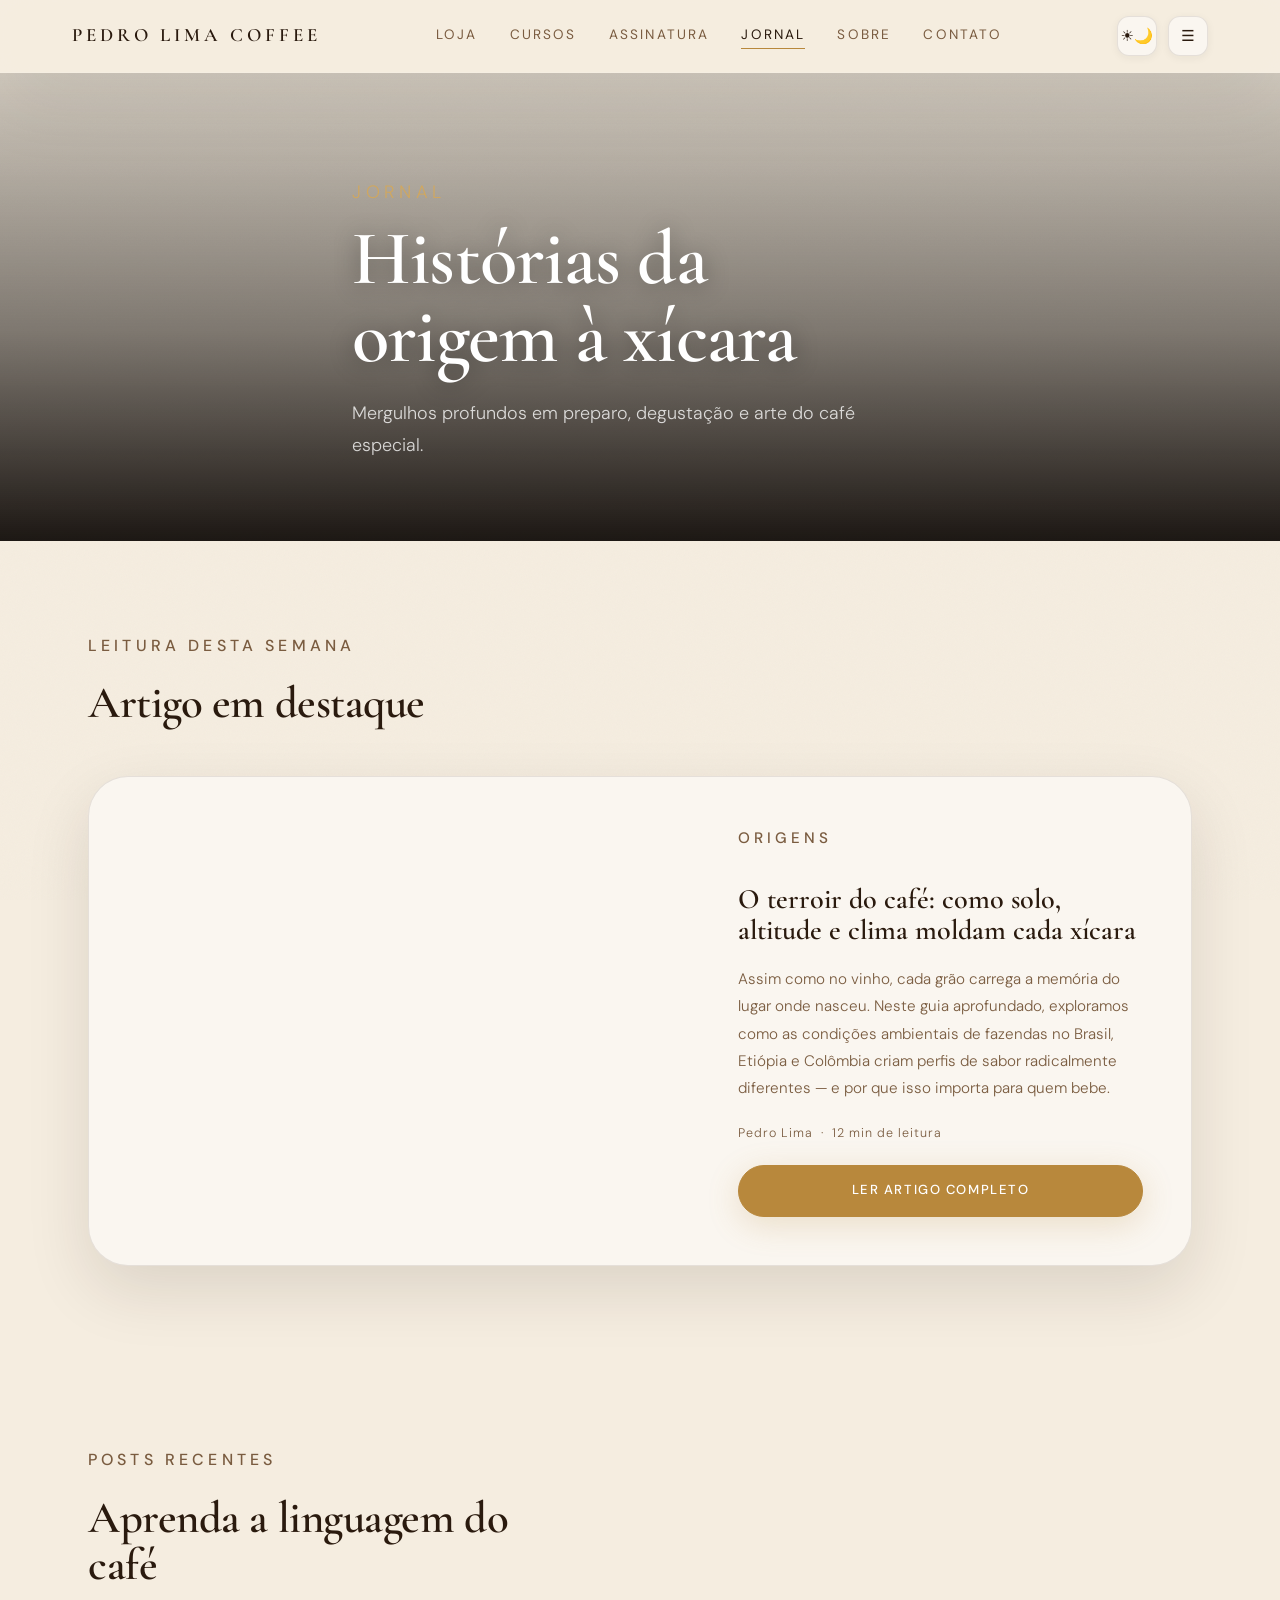
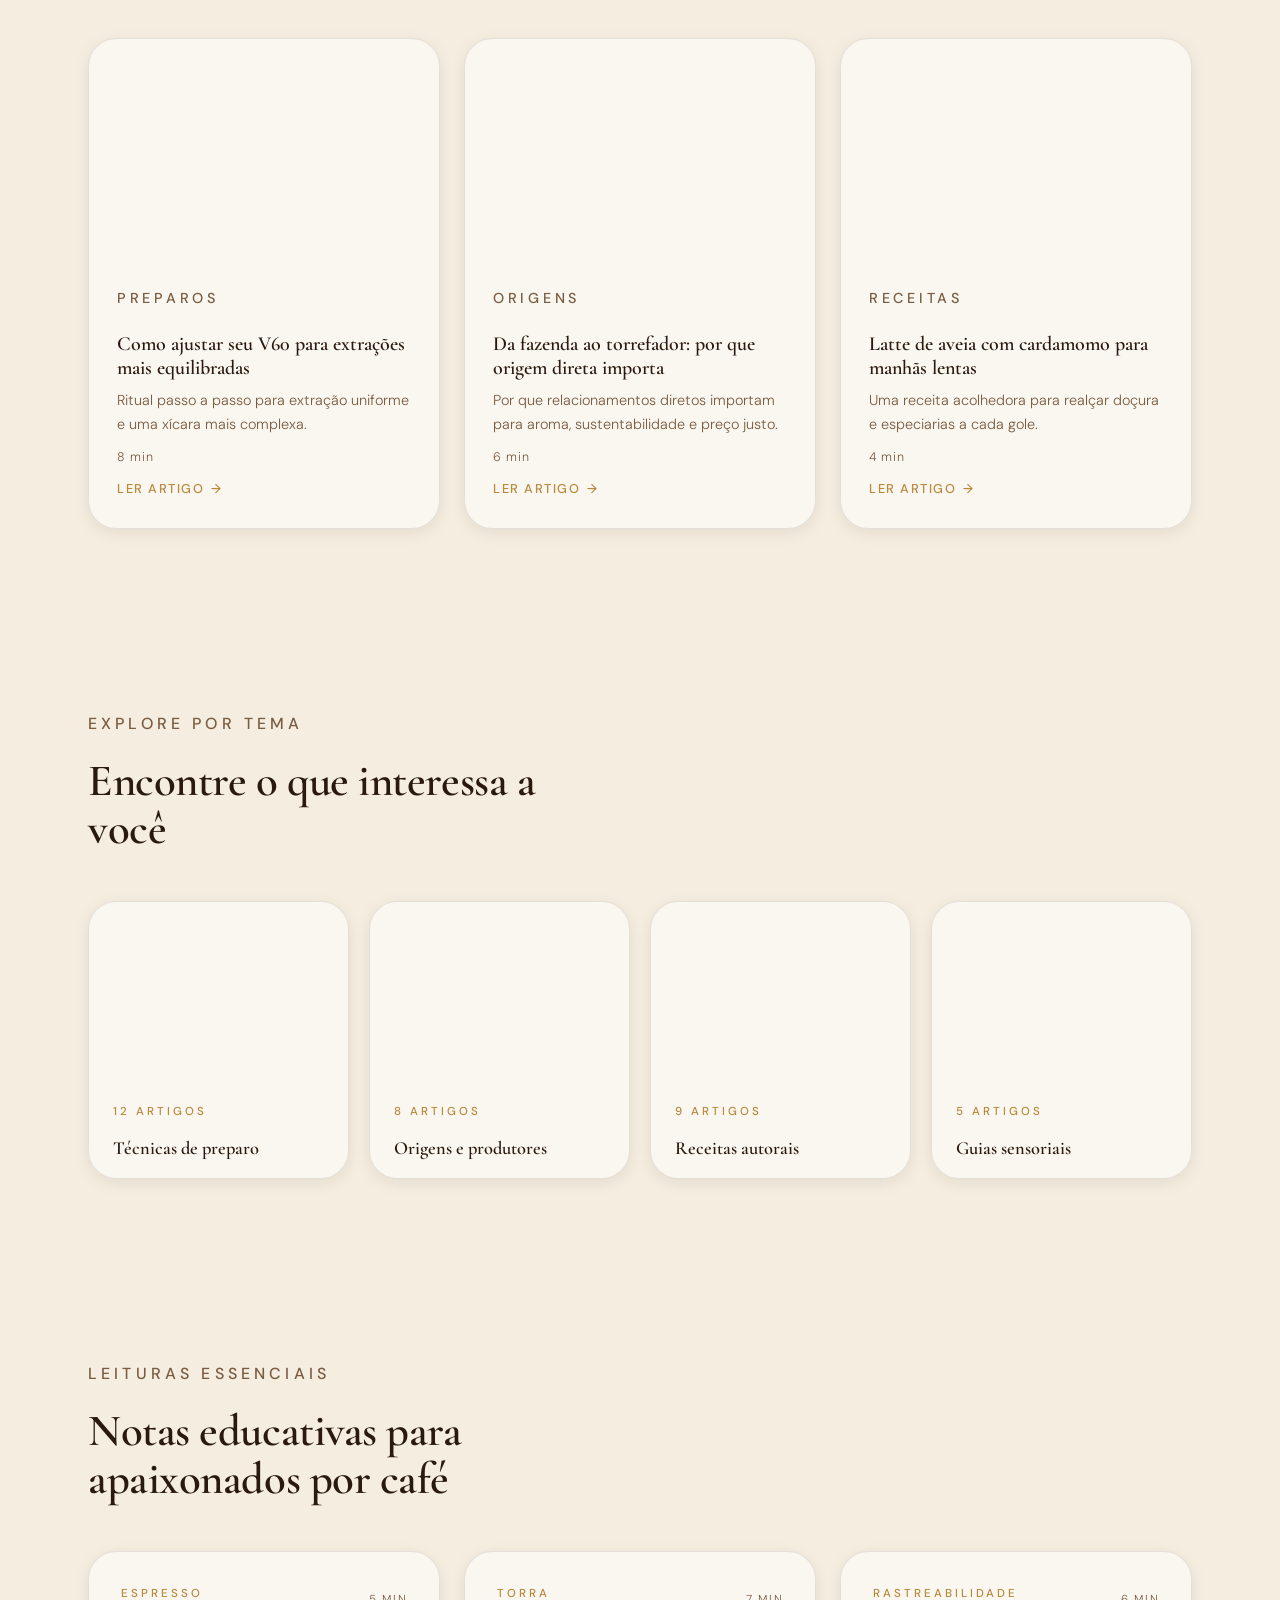
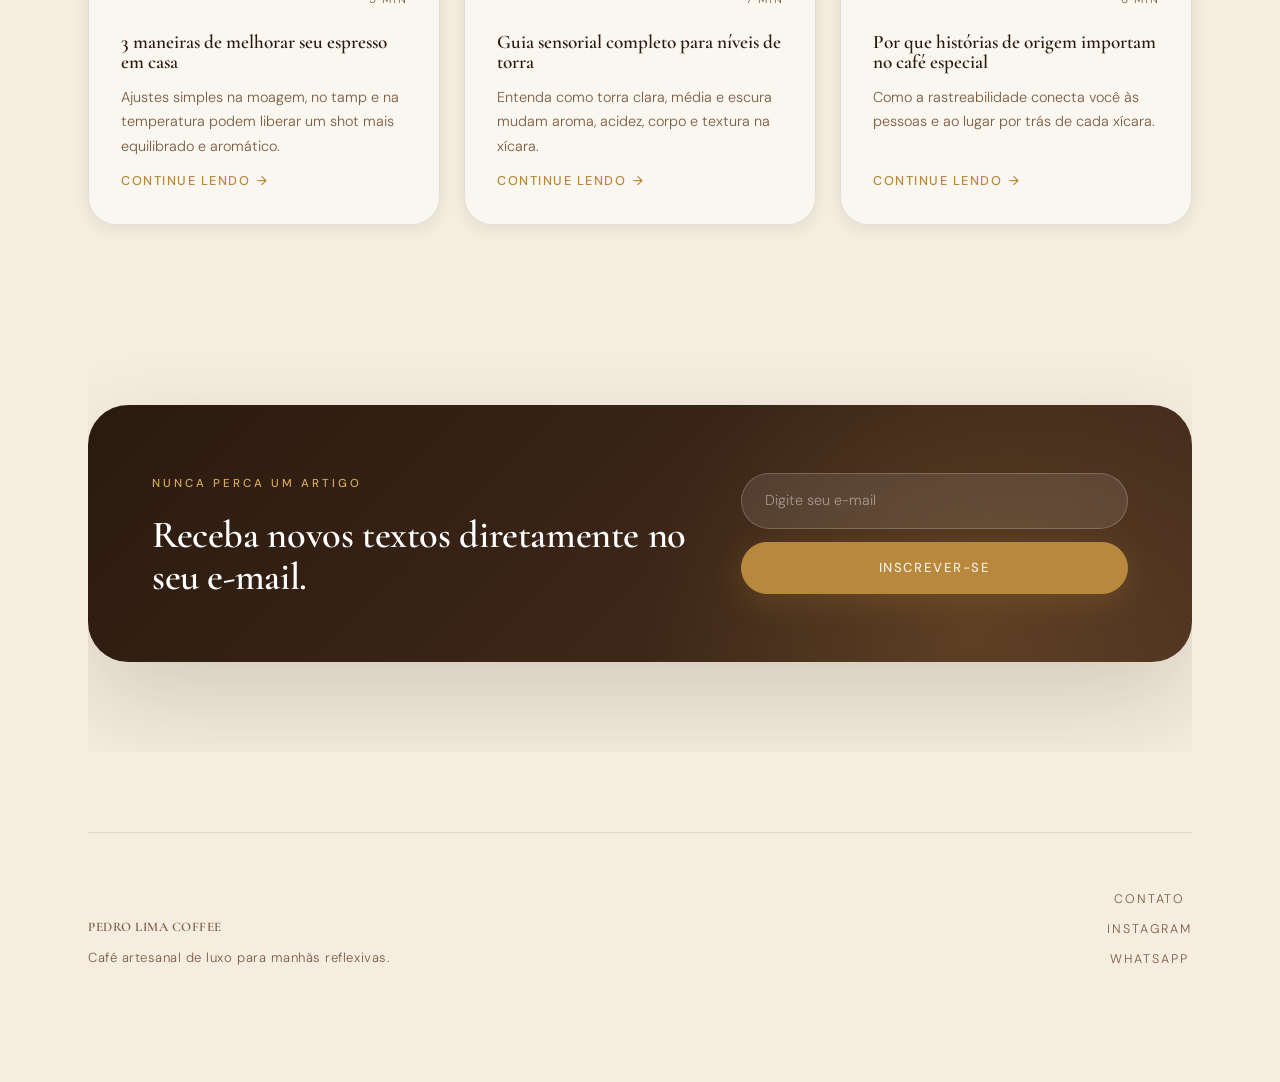
==== commit 1ec84bd7: "fix(reupload de arquivos): Subindo alterações não salvas nos projeto, erro de commit" ====
--- a/blog.html
+++ b/blog.html
@@ -8,7 +8,7 @@
   <title>Jornal | Pedro Lima Coffee</title>
   <link rel="preconnect" href="https://fonts.googleapis.com">
   <link rel="preconnect" href="https://fonts.gstatic.com" crossorigin>
-  <link href="https://fonts.googleapis.com/css2?family=Cormorant+Garamond:wght@500;600;700&family=Inter:wght@400;500;600;700&display=swap" rel="stylesheet">
+  <link href="https://fonts.googleapis.com/css2?family=Cormorant+Garamond:ital,wght@0,400;0,500;0,600;0,700;1,400;1,600&family=DM+Sans:ital,opsz,wght@0,9..40,300;0,9..40,400;0,9..40,500;1,9..40,300&display=swap" rel="stylesheet">
   <link rel="stylesheet" href="assets/css/style.css" />
 </head>
 <body>
@@ -17,33 +17,27 @@
       <div class="site-header-inner">
         <a class="brand" href="index.html">Pedro Lima Coffee</a>
         <nav class="main-nav" aria-label="Navegação principal">
-        <a href="shop.html">Loja</a>
-        <a href="courses.html">Cursos</a>
-        <a href="subscription.html">Assinatura</a>
-        <a href="blog.html" class="active">Jornal</a>
-        <a href="about.html">Sobre</a>
-        <a href="contact.html">Contato</a>
-      </nav>
-      <div class="header-actions">
-        <button class="icon-button" aria-label="Alternar tema" aria-live="polite" data-theme-toggle>
-          <span class="icon-sun">☀</span>
-          <span class="icon-moon">🌙</span>
-          <span class="sr-only" id="theme-status">Tema claro ativado</span>
-        </button>
-        <button class="icon-button" aria-label="Abrir menu" data-menu-toggle>☰</button>
-      </div>
+          <a href="shop.html">Loja</a>
+          <a href="courses.html">Cursos</a>
+          <a href="subscription.html">Assinatura</a>
+          <a href="blog.html" class="active">Jornal</a>
+          <a href="about.html">Sobre</a>
+          <a href="contact.html">Contato</a>
+        </nav>
+        <div class="header-actions">
+          <button class="icon-button" aria-label="Alternar tema" aria-live="polite" data-theme-toggle>
+            <span class="icon-sun">☀</span><span class="icon-moon">🌙</span>
+            <span class="sr-only" id="theme-status">Tema claro ativado</span>
+          </button>
+          <button class="icon-button" aria-label="Abrir menu" data-menu-toggle>☰</button>
+        </div>
       </div>
     </header>
-
     <nav class="mobile-nav" aria-label="Navegação móvel">
-      <a href="shop.html">Loja</a>
-      <a href="courses.html">Cursos</a>
-      <a href="subscription.html">Assinatura</a>
-      <a href="blog.html">Jornal</a>
-      <a href="about.html">Sobre</a>
-      <a href="contact.html">Contato</a>
+      <a href="shop.html">Loja</a><a href="courses.html">Cursos</a>
+      <a href="subscription.html">Assinatura</a><a href="blog.html">Jornal</a>
+      <a href="about.html">Sobre</a><a href="contact.html">Contato</a>
     </nav>
-
     <main>
       <section class="page-hero page-hero-blog">
         <div>
@@ -53,54 +47,155 @@
         </div>
       </section>
 
+      <!-- Post em destaque (grande) -->
+      <section class="section section-blog-featured" aria-labelledby="featured-post-title">
+        <div class="section-intro">
+          <p class="eyebrow">Leitura desta semana</p>
+          <h2 id="featured-post-title">Artigo em destaque</h2>
+        </div>
+        <article class="blog-featured-card">
+          <div class="blog-featured-image" style="background-image:url('https://images.unsplash.com/photo-1495474472287-4d71bcdd2085?auto=format&fit=crop&w=1400&q=80');"></div>
+          <div class="blog-featured-content">
+            <p class="eyebrow">Origens</p>
+            <h3>O terroir do café: como solo, altitude e clima moldam cada xícara</h3>
+            <p>Assim como no vinho, cada grão carrega a memória do lugar onde nasceu. Neste guia aprofundado, exploramos como as condições ambientais de fazendas no Brasil, Etiópia e Colômbia criam perfis de sabor radicalmente diferentes — e por que isso importa para quem bebe.</p>
+            <div class="blog-meta">
+              <span>Pedro Lima</span>
+              <span>·</span>
+              <span>12 min de leitura</span>
+            </div>
+            <a class="button button-primary" href="#">Ler artigo completo</a>
+          </div>
+        </article>
+      </section>
+
+      <!-- Grid de posts recentes com imagem -->
       <section class="section" aria-labelledby="featured-posts-title">
         <div class="section-intro">
-          <p class="eyebrow">Posts em destaque</p>
+          <p class="eyebrow">Posts recentes</p>
           <h2 id="featured-posts-title">Aprenda a linguagem do café</h2>
         </div>
-        <div class="card-grid blog-grid">
-          <article class="blog-card">
-            <p class="eyebrow">Preparos</p>
-            <h3>Como ajustar seu V60</h3>
-            <p>Ritual passo a passo para extração uniforme e uma xícara mais complexa.</p>
-            <a class="button-link" href="blog.html#featured-posts-title">Ler artigo</a>
-          </article>
-          <article class="blog-card">
-            <p class="eyebrow">Origens</p>
-            <h3>Da fazenda ao torrefador</h3>
-            <p>Por que relacionamentos diretos importam para aroma e sustentabilidade.</p>
-            <a class="button-link" href="blog.html#featured-posts-title">Ler artigo</a>
-          </article>
-          <article class="blog-card">
-            <p class="eyebrow">Receitas</p>
-            <h3>Latte de aveia com cardamomo</h3>
-            <p>Uma receita acolhedora para realçar doçura e especiarias a cada gole.</p>
-            <a class="button-link" href="blog.html#featured-posts-title">Ler artigo</a>
-          </article>
-        </div>
-      </section>
-
+        <div class="blog-grid-rich">
+          <article class="blog-card-rich">
+            <div class="blog-card-image" style="background-image:url('https://images.unsplash.com/photo-1511920170033-f8396924c348?auto=format&fit=crop&w=800&q=80');"></div>
+            <div class="blog-card-body">
+              <p class="eyebrow">Preparos</p>
+              <h3>Como ajustar seu V60 para extrações mais equilibradas</h3>
+              <p>Ritual passo a passo para extração uniforme e uma xícara mais complexa.</p>
+              <div class="blog-meta"><span>8 min</span></div>
+              <a class="button-link" href="#">Ler artigo</a>
+            </div>
+          </article>
+          <article class="blog-card-rich">
+            <div class="blog-card-image" style="background-image:url('https://images.unsplash.com/photo-1509042239860-f550ce710b93?auto=format&fit=crop&w=800&q=80');"></div>
+            <div class="blog-card-body">
+              <p class="eyebrow">Origens</p>
+              <h3>Da fazenda ao torrefador: por que origem direta importa</h3>
+              <p>Por que relacionamentos diretos importam para aroma, sustentabilidade e preço justo.</p>
+              <div class="blog-meta"><span>6 min</span></div>
+              <a class="button-link" href="#">Ler artigo</a>
+            </div>
+          </article>
+          <article class="blog-card-rich">
+            <div class="blog-card-image" style="background-image:url('https://images.unsplash.com/photo-1461023058943-07fcbe16d735?auto=format&fit=crop&w=800&q=80');"></div>
+            <div class="blog-card-body">
+              <p class="eyebrow">Receitas</p>
+              <h3>Latte de aveia com cardamomo para manhãs lentas</h3>
+              <p>Uma receita acolhedora para realçar doçura e especiarias a cada gole.</p>
+              <div class="blog-meta"><span>4 min</span></div>
+              <a class="button-link" href="#">Ler artigo</a>
+            </div>
+          </article>
+        </div>
+      </section>
+
+      <!-- Categorias visuais -->
+      <section class="section section-blog-categories" aria-labelledby="categories-title">
+        <div class="section-intro">
+          <p class="eyebrow">Explore por tema</p>
+          <h2 id="categories-title">Encontre o que interessa a você</h2>
+        </div>
+        <div class="category-grid">
+          <a class="category-card" href="#">
+            <div class="category-image" style="background-image:url('https://images.unsplash.com/photo-1510626176961-4b96c20c1d78?auto=format&fit=crop&w=600&q=80');"></div>
+            <div class="category-label">
+              <span class="eyebrow">12 artigos</span>
+              <h3>Técnicas de preparo</h3>
+            </div>
+          </a>
+          <a class="category-card" href="#">
+            <div class="category-image" style="background-image:url('https://images.unsplash.com/photo-1520499305606-273b7d16e69d?auto=format&fit=crop&w=600&q=80');"></div>
+            <div class="category-label">
+              <span class="eyebrow">8 artigos</span>
+              <h3>Origens e produtores</h3>
+            </div>
+          </a>
+          <a class="category-card" href="#">
+            <div class="category-image" style="background-image:url('https://images.unsplash.com/photo-1495474472287-4d71bcdd2085?auto=format&fit=crop&w=600&q=80');"></div>
+            <div class="category-label">
+              <span class="eyebrow">9 artigos</span>
+              <h3>Receitas autorais</h3>
+            </div>
+          </a>
+          <a class="category-card" href="#">
+            <div class="category-image" style="background-image:url('https://images.unsplash.com/photo-1442512595331-e89e73853f31?auto=format&fit=crop&w=600&q=80');"></div>
+            <div class="category-label">
+              <span class="eyebrow">5 artigos</span>
+              <h3>Guias sensoriais</h3>
+            </div>
+          </a>
+        </div>
+      </section>
+
+      <!-- Lista de artigos educativos -->
       <section class="section" aria-labelledby="article-list-title">
         <div class="section-intro">
-          <p class="eyebrow">Explore mais</p>
+          <p class="eyebrow">Leituras essenciais</p>
           <h2 id="article-list-title">Notas educativas para apaixonados por café</h2>
         </div>
         <div class="article-list">
           <article class="article-card">
+            <div class="article-card-meta">
+              <span class="eyebrow">Espresso</span>
+              <span class="article-read-time">5 min</span>
+            </div>
             <h3>3 maneiras de melhorar seu espresso em casa</h3>
-            <p>Ajustes simples na moagem, no tamp e na temperatura podem liberar um shot mais equilibrado.</p>
-            <a class="button-link" href="blog.html#article-list-title">Continue lendo</a>
+            <p>Ajustes simples na moagem, no tamp e na temperatura podem liberar um shot mais equilibrado e aromático.</p>
+            <a class="button-link" href="#">Continue lendo</a>
           </article>
           <article class="article-card">
-            <h3>Guia sensorial para níveis de torra</h3>
-            <p>Entenda como torra clara, média e escura mudam aroma e textura.</p>
-            <a class="button-link" href="blog.html#article-list-title">Continue lendo</a>
+            <div class="article-card-meta">
+              <span class="eyebrow">Torra</span>
+              <span class="article-read-time">7 min</span>
+            </div>
+            <h3>Guia sensorial completo para níveis de torra</h3>
+            <p>Entenda como torra clara, média e escura mudam aroma, acidez, corpo e textura na xícara.</p>
+            <a class="button-link" href="#">Continue lendo</a>
           </article>
           <article class="article-card">
-            <h3>Por que histórias de origem importam</h3>
+            <div class="article-card-meta">
+              <span class="eyebrow">Rastreabilidade</span>
+              <span class="article-read-time">6 min</span>
+            </div>
+            <h3>Por que histórias de origem importam no café especial</h3>
             <p>Como a rastreabilidade conecta você às pessoas e ao lugar por trás de cada xícara.</p>
-            <a class="button-link" href="blog.html#article-list-title">Continue lendo</a>
-          </article>
+            <a class="button-link" href="#">Continue lendo</a>
+          </article>
+        </div>
+      </section>
+
+      <!-- Newsletter inline -->
+      <section class="section section-newsletter" aria-labelledby="blog-newsletter-title">
+        <div class="newsletter-panel">
+          <div>
+            <p class="eyebrow">Nunca perca um artigo</p>
+            <h2 id="blog-newsletter-title">Receba novos textos diretamente no seu e-mail.</h2>
+          </div>
+          <form class="newsletter-form" action="#" onsubmit="return false;">
+            <label class="sr-only" for="blog-email">E-mail</label>
+            <input id="blog-email" type="email" placeholder="Digite seu e-mail" required>
+            <button class="button button-primary" type="submit">Inscrever-se</button>
+          </form>
         </div>
       </section>
     </main>
@@ -117,7 +212,6 @@
       </div>
     </footer>
   </div>
-
   <script src="assets/js/app.js"></script>
 </body>
 </html>
--- a/assets/css/style.css
+++ b/assets/css/style.css
@@ -1640,3 +1640,555 @@
 .product-card:nth-child(2) { animation-delay: 60ms; }
 .product-card:nth-child(3) { animation-delay: 120ms; }
 .product-card:nth-child(4) { animation-delay: 180ms; }
+
+/* Stats grid — About */
+.stats-grid {
+  display: grid;
+  grid-template-columns: repeat(4, 1fr);
+  gap: 1px;
+  background: var(--border);
+  border: 1px solid var(--border);
+  border-radius: var(--radius-lg);
+  overflow: hidden;
+}
+
+.stat-item {
+  background: var(--surface);
+  padding: 2.5rem 2rem;
+  text-align: center;
+  display: flex;
+  flex-direction: column;
+  gap: 0.5rem;
+}
+
+.stat-number {
+  font-family: 'Cormorant Garamond', serif;
+  font-size: clamp(2.5rem, 4vw, 4rem);
+  font-weight: 600;
+  color: var(--accent);
+  line-height: 1;
+}
+
+.stat-label {
+  font-size: 0.78rem;
+  letter-spacing: 0.14em;
+  text-transform: uppercase;
+  color: var(--text-muted);
+}
+
+/* Timeline — About */
+.timeline {
+  position: relative;
+  display: flex;
+  flex-direction: column;
+  gap: 0;
+}
+
+.timeline::before {
+  content: '';
+  position: absolute;
+  left: 6.5rem;
+  top: 0;
+  bottom: 0;
+  width: 1px;
+  background: var(--border-gold);
+}
+
+.timeline-item {
+  display: grid;
+  grid-template-columns: 6rem 1fr;
+  gap: 2rem;
+  padding: 2rem 0;
+  border-bottom: 1px solid var(--border);
+  position: relative;
+}
+.timeline-item:last-child { border-bottom: none; }
+
+.timeline-item::after {
+  content: '';
+  position: absolute;
+  left: calc(6.5rem - 5px);
+  top: 50%;
+  transform: translateY(-50%);
+  width: 11px;
+  height: 11px;
+  border-radius: 50%;
+  background: var(--accent);
+  border: 2px solid var(--bg);
+  box-shadow: 0 0 0 2px var(--accent);
+}
+
+.timeline-year {
+  font-family: 'Cormorant Garamond', serif;
+  font-size: 1.1rem;
+  font-weight: 600;
+  color: var(--accent);
+  text-align: right;
+  padding-top: 0.1rem;
+  flex-shrink: 0;
+}
+
+.timeline-content h3 {
+  font-size: 1.2rem;
+  margin-bottom: 0.5rem;
+}
+.timeline-content p {
+  font-size: 0.92rem;
+  color: var(--text-muted);
+  line-height: 1.75;
+}
+
+/* Founder quote — About */
+.founder-quote-block {
+  display: grid;
+  grid-template-columns: 340px 1fr;
+  gap: 0;
+  border-radius: var(--radius-xl);
+  overflow: hidden;
+  background: var(--surface);
+  border: 1px solid var(--border);
+  box-shadow: var(--shadow-lg);
+}
+
+.founder-image {
+  background-size: cover;
+  background-position: center top;
+  min-height: 420px;
+}
+
+.founder-quote-content {
+  padding: 3.5rem;
+  display: flex;
+  flex-direction: column;
+  justify-content: center;
+  gap: 2rem;
+  background: linear-gradient(135deg, var(--surface), var(--surface-2));
+}
+
+.founder-quote-content blockquote {
+  position: relative;
+}
+
+.founder-quote-content blockquote::before {
+  content: '\201C';
+  font-family: 'Cormorant Garamond', serif;
+  font-size: 6rem;
+  line-height: 0.8;
+  color: var(--accent);
+  opacity: 0.3;
+  position: absolute;
+  top: -1rem;
+  left: -1rem;
+}
+
+.founder-quote-content blockquote p {
+  font-family: 'Cormorant Garamond', serif;
+  font-size: clamp(1.3rem, 2vw, 1.65rem);
+  font-style: italic;
+  line-height: 1.55;
+  color: var(--text);
+  padding-top: 2rem;
+}
+
+.founder-quote-content cite {
+  display: flex;
+  flex-direction: column;
+  gap: 0.2rem;
+  font-style: normal;
+}
+.founder-quote-content cite strong {
+  font-size: 0.95rem;
+  font-weight: 500;
+  color: var(--text);
+}
+.founder-quote-content cite span {
+  font-size: 0.78rem;
+  letter-spacing: 0.14em;
+  text-transform: uppercase;
+  color: var(--text-muted);
+}
+
+/* Value icon */
+.value-icon {
+  font-size: 1.5rem;
+  color: var(--accent);
+  opacity: 0.6;
+  display: block;
+  margin-bottom: 0.75rem;
+  line-height: 1;
+}
+
+/* About CTA block */
+.about-cta-block {
+  display: grid;
+  grid-template-columns: 1.4fr 1fr;
+  gap: 3rem;
+  align-items: center;
+  background: var(--surface);
+  border: 1px solid var(--border-gold);
+  border-radius: var(--radius-xl);
+  padding: clamp(2rem, 4vw, 3.5rem);
+  box-shadow: var(--shadow-md);
+}
+
+.about-cta-block h2 { font-size: clamp(1.8rem, 3vw, 2.6rem); margin: 0.5rem 0 1rem; }
+.about-cta-block p { font-size: 0.95rem; color: var(--text-muted); line-height: 1.8; }
+
+.about-cta-actions {
+  display: flex;
+  flex-direction: column;
+  gap: 1rem;
+  align-items: flex-start;
+}
+
+.button-secondary {
+  display: inline-flex;
+  align-items: center;
+  justify-content: center;
+  padding: 0.85rem 2rem;
+  border-radius: 999px;
+  font-size: 0.82rem;
+  font-weight: 500;
+  letter-spacing: 0.12em;
+  text-transform: uppercase;
+  background: var(--surface-2);
+  color: var(--text);
+  border: 1px solid var(--border);
+  cursor: pointer;
+  transition: background var(--dur-fast), transform var(--dur-fast), box-shadow var(--dur-fast);
+}
+.button-secondary:hover {
+  background: var(--surface);
+  transform: translateY(-1px);
+  box-shadow: var(--shadow-sm);
+}
+
+/* ── Blog enriquecido ───────────────────────────────────── */
+
+/* Post em destaque */
+.blog-featured-card {
+  display: grid;
+  grid-template-columns: 1.2fr 1fr;
+  border-radius: var(--radius-xl);
+  overflow: hidden;
+  background: var(--surface);
+  border: 1px solid var(--border);
+  box-shadow: var(--shadow-lg);
+}
+
+.blog-featured-image {
+  background-size: cover;
+  background-position: center;
+  min-height: 420px;
+  transition: transform var(--dur-slow) var(--ease-out);
+}
+.blog-featured-card:hover .blog-featured-image { transform: scale(1.03); }
+
+.blog-featured-content {
+  padding: 3rem;
+  display: flex;
+  flex-direction: column;
+  gap: 1.25rem;
+  justify-content: center;
+}
+
+.blog-featured-content h3 {
+  font-size: clamp(1.4rem, 2.2vw, 2rem);
+  line-height: 1.1;
+}
+.blog-featured-content p {
+  font-size: 0.95rem;
+  color: var(--text-muted);
+  line-height: 1.8;
+  flex: 1;
+}
+
+.blog-meta {
+  display: flex;
+  align-items: center;
+  gap: 0.5rem;
+  font-size: 0.78rem;
+  color: var(--text-muted);
+  letter-spacing: 0.08em;
+}
+
+/* Grid de posts com imagem */
+.blog-grid-rich {
+  display: grid;
+  grid-template-columns: repeat(auto-fill, minmax(300px, 1fr));
+  gap: 1.5rem;
+}
+
+.blog-card-rich {
+  background: var(--surface);
+  border: 1px solid var(--border);
+  border-radius: var(--radius-lg);
+  overflow: hidden;
+  display: flex;
+  flex-direction: column;
+  box-shadow: var(--shadow-sm);
+  transition: transform var(--dur-mid) var(--ease-out), box-shadow var(--dur-mid), border-color var(--dur-mid);
+}
+.blog-card-rich:hover {
+  transform: translateY(-4px);
+  box-shadow: var(--shadow-md);
+  border-color: var(--border-gold);
+}
+
+.blog-card-image {
+  height: 220px;
+  background-size: cover;
+  background-position: center;
+  transition: transform var(--dur-slow) var(--ease-out);
+}
+.blog-card-rich:hover .blog-card-image { transform: scale(1.05); }
+
+.blog-card-body {
+  padding: 1.75rem;
+  display: flex;
+  flex-direction: column;
+  gap: 0.6rem;
+  flex: 1;
+}
+.blog-card-body h3 { font-size: 1.25rem; line-height: 1.2; }
+.blog-card-body p { font-size: 0.9rem; color: var(--text-muted); line-height: 1.65; flex: 1; }
+
+/* Category grid */
+.category-grid {
+  display: grid;
+  grid-template-columns: repeat(auto-fill, minmax(240px, 1fr));
+  gap: 1.25rem;
+}
+
+.category-card {
+  display: flex;
+  flex-direction: column;
+  border-radius: var(--radius-lg);
+  overflow: hidden;
+  background: var(--surface);
+  border: 1px solid var(--border);
+  box-shadow: var(--shadow-sm);
+  cursor: pointer;
+  transition: transform var(--dur-mid) var(--ease-out), box-shadow var(--dur-mid), border-color var(--dur-mid);
+  text-decoration: none;
+  color: inherit;
+}
+.category-card:hover {
+  transform: translateY(-3px);
+  box-shadow: var(--shadow-md);
+  border-color: var(--border-gold);
+}
+
+.category-image {
+  height: 180px;
+  background-size: cover;
+  background-position: center;
+  transition: transform var(--dur-slow) var(--ease-out);
+}
+.category-card:hover .category-image { transform: scale(1.05); }
+
+.category-label {
+  padding: 1.25rem 1.5rem;
+  display: flex;
+  flex-direction: column;
+  gap: 0.3rem;
+}
+.category-label h3 { font-size: 1.15rem; }
+
+/* Article meta */
+.article-card-meta {
+  display: flex;
+  align-items: center;
+  justify-content: space-between;
+  margin-bottom: 0.25rem;
+}
+
+.article-read-time {
+  font-size: 0.72rem;
+  letter-spacing: 0.12em;
+  text-transform: uppercase;
+  color: var(--text-muted);
+}
+
+/* ── Courses enriquecido ─────────────────────────────────── */
+
+.curriculum-grid {
+  display: grid;
+  grid-template-columns: repeat(auto-fill, minmax(260px, 1fr));
+  gap: 1.5rem;
+}
+
+.curriculum-module {
+  display: flex;
+  gap: 1.25rem;
+  padding: 1.75rem;
+  background: var(--surface);
+  border: 1px solid var(--border);
+  border-radius: var(--radius-lg);
+  box-shadow: var(--shadow-sm);
+  transition: transform var(--dur-mid), box-shadow var(--dur-mid), border-color var(--dur-mid);
+}
+.curriculum-module:hover {
+  transform: translateY(-2px);
+  box-shadow: var(--shadow-md);
+  border-color: var(--border-gold);
+}
+
+.curriculum-num {
+  font-family: 'Cormorant Garamond', serif;
+  font-size: 2.5rem;
+  font-weight: 600;
+  color: var(--accent);
+  opacity: 0.35;
+  line-height: 1;
+  flex-shrink: 0;
+}
+
+.curriculum-module h3 { font-size: 1.1rem; margin-bottom: 0.5rem; }
+.curriculum-module p { font-size: 0.88rem; color: var(--text-muted); line-height: 1.7; }
+
+/* FAQ */
+.faq-list {
+  display: flex;
+  flex-direction: column;
+  gap: 0;
+  border: 1px solid var(--border);
+  border-radius: var(--radius-lg);
+  overflow: hidden;
+  background: var(--surface);
+}
+
+.faq-item {
+  border-bottom: 1px solid var(--border);
+}
+.faq-item:last-child { border-bottom: none; }
+
+.faq-item summary {
+  padding: 1.5rem 2rem;
+  font-size: 1rem;
+  font-weight: 500;
+  color: var(--text);
+  cursor: pointer;
+  list-style: none;
+  display: flex;
+  justify-content: space-between;
+  align-items: center;
+  gap: 1rem;
+  transition: background var(--dur-fast), color var(--dur-fast);
+}
+.faq-item summary::-webkit-details-marker { display: none; }
+.faq-item summary::after {
+  content: '+';
+  font-size: 1.4rem;
+  font-weight: 300;
+  color: var(--accent);
+  flex-shrink: 0;
+  transition: transform var(--dur-mid) var(--ease-out);
+}
+.faq-item[open] summary::after { transform: rotate(45deg); }
+.faq-item summary:hover { background: var(--surface-2); }
+
+.faq-item p {
+  padding: 0 2rem 1.75rem;
+  font-size: 0.92rem;
+  color: var(--text-muted);
+  line-height: 1.8;
+}
+
+/* ── Contact enriquecido ─────────────────────────────────── */
+
+.contact-channels-grid {
+  display: grid;
+  grid-template-columns: repeat(auto-fill, minmax(220px, 1fr));
+  gap: 1.25rem;
+}
+
+.contact-channel-card {
+  display: flex;
+  align-items: flex-start;
+  gap: 1rem;
+  padding: 1.75rem;
+  background: var(--surface);
+  border: 1px solid var(--border);
+  border-radius: var(--radius-lg);
+  box-shadow: var(--shadow-sm);
+  transition: transform var(--dur-mid), box-shadow var(--dur-mid), border-color var(--dur-mid);
+  text-decoration: none;
+  color: inherit;
+}
+.contact-channel-card:hover {
+  transform: translateY(-2px);
+  box-shadow: var(--shadow-md);
+  border-color: var(--border-gold);
+}
+
+.channel-icon {
+  font-size: 1.5rem;
+  flex-shrink: 0;
+  margin-top: 0.1rem;
+}
+
+.contact-channel-card h3 { font-size: 1rem; margin-bottom: 0.3rem; }
+.contact-channel-card p { font-size: 0.85rem; color: var(--text-muted); line-height: 1.5; }
+
+/* Contact form select */
+.contact-form select {
+  width: 100%;
+  border: 1px solid var(--border);
+  border-radius: var(--radius-sm);
+  padding: 0.85rem 1.1rem;
+  background: var(--bg);
+  color: var(--text);
+  font-size: 0.95rem;
+  appearance: none;
+  -webkit-appearance: none;
+  cursor: pointer;
+  transition: border-color var(--dur-fast), box-shadow var(--dur-fast);
+}
+.contact-form select:focus {
+  outline: none;
+  border-color: var(--accent);
+  box-shadow: 0 0 0 3px rgba(184,136,60,0.14);
+}
+
+/* ── Responsive extras ──────────────────────────────────── */
+@media (max-width: 1024px) {
+  .founder-quote-block,
+  .blog-featured-card,
+  .about-cta-block {
+    grid-template-columns: 1fr;
+  }
+  .founder-image { min-height: 300px; }
+  .blog-featured-image { min-height: 280px; }
+  .timeline::before { left: 5rem; }
+  .timeline-item { grid-template-columns: 4.5rem 1fr; }
+  .timeline-item::after { left: calc(5rem - 5px); }
+  .stats-grid { grid-template-columns: repeat(2, 1fr); }
+}
+
+@media (max-width: 768px) {
+  .stats-grid { grid-template-columns: repeat(2, 1fr); }
+  .timeline::before { display: none; }
+  .timeline-item { grid-template-columns: 1fr; gap: 0.5rem; }
+  .timeline-item::after { display: none; }
+  .timeline-year { text-align: left; }
+  .about-cta-actions { flex-direction: row; flex-wrap: wrap; }
+  .contact-channels-grid { grid-template-columns: 1fr 1fr; }
+}
+
+@media (max-width: 480px) {
+  .stats-grid { grid-template-columns: repeat(2, 1fr); }
+  .contact-channels-grid { grid-template-columns: 1fr; }
+  .about-cta-actions { flex-direction: column; }
+}
+
+/* ── site-header-inner constraint ───────────────────────── */
+.site-header-inner {
+  max-width: var(--max-width);
+  margin: 0 auto;
+  width: 100%;
+  display: flex;
+  align-items: center;
+  justify-content: space-between;
+  gap: 2rem;
+}
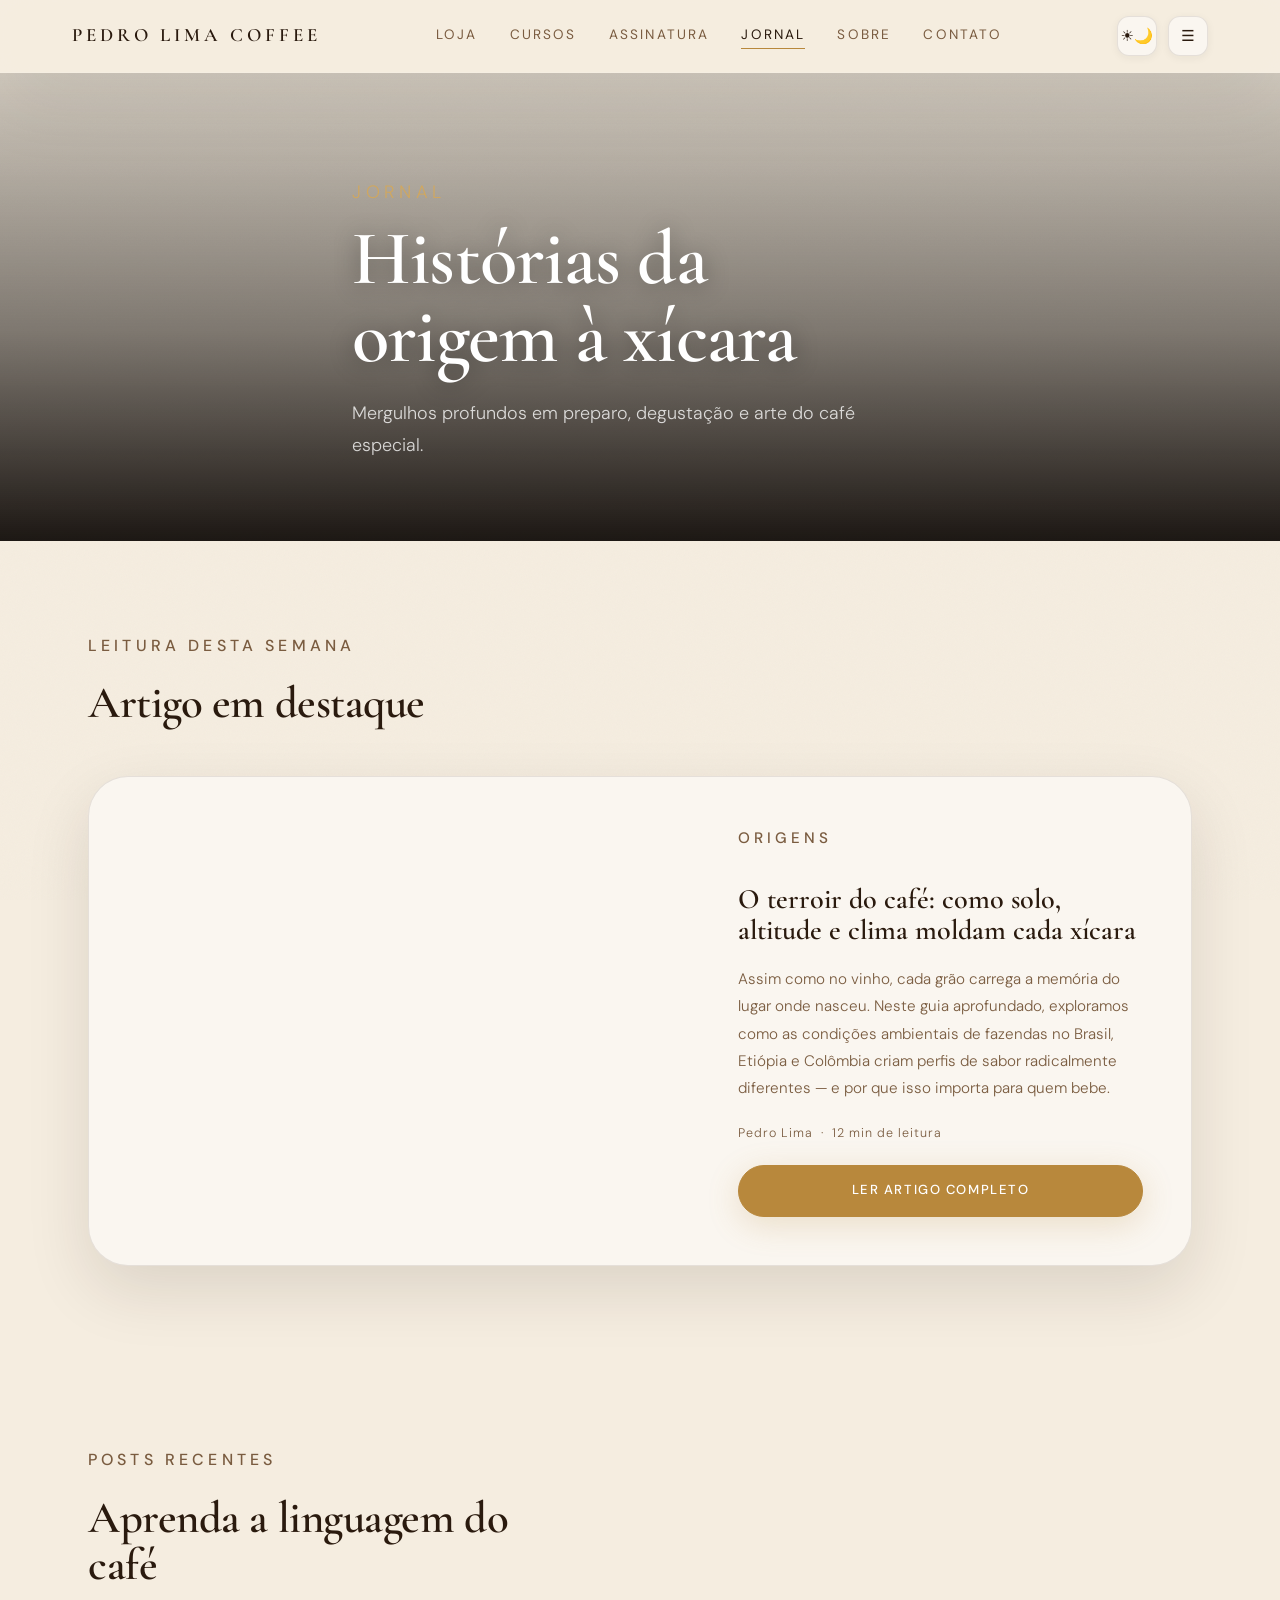
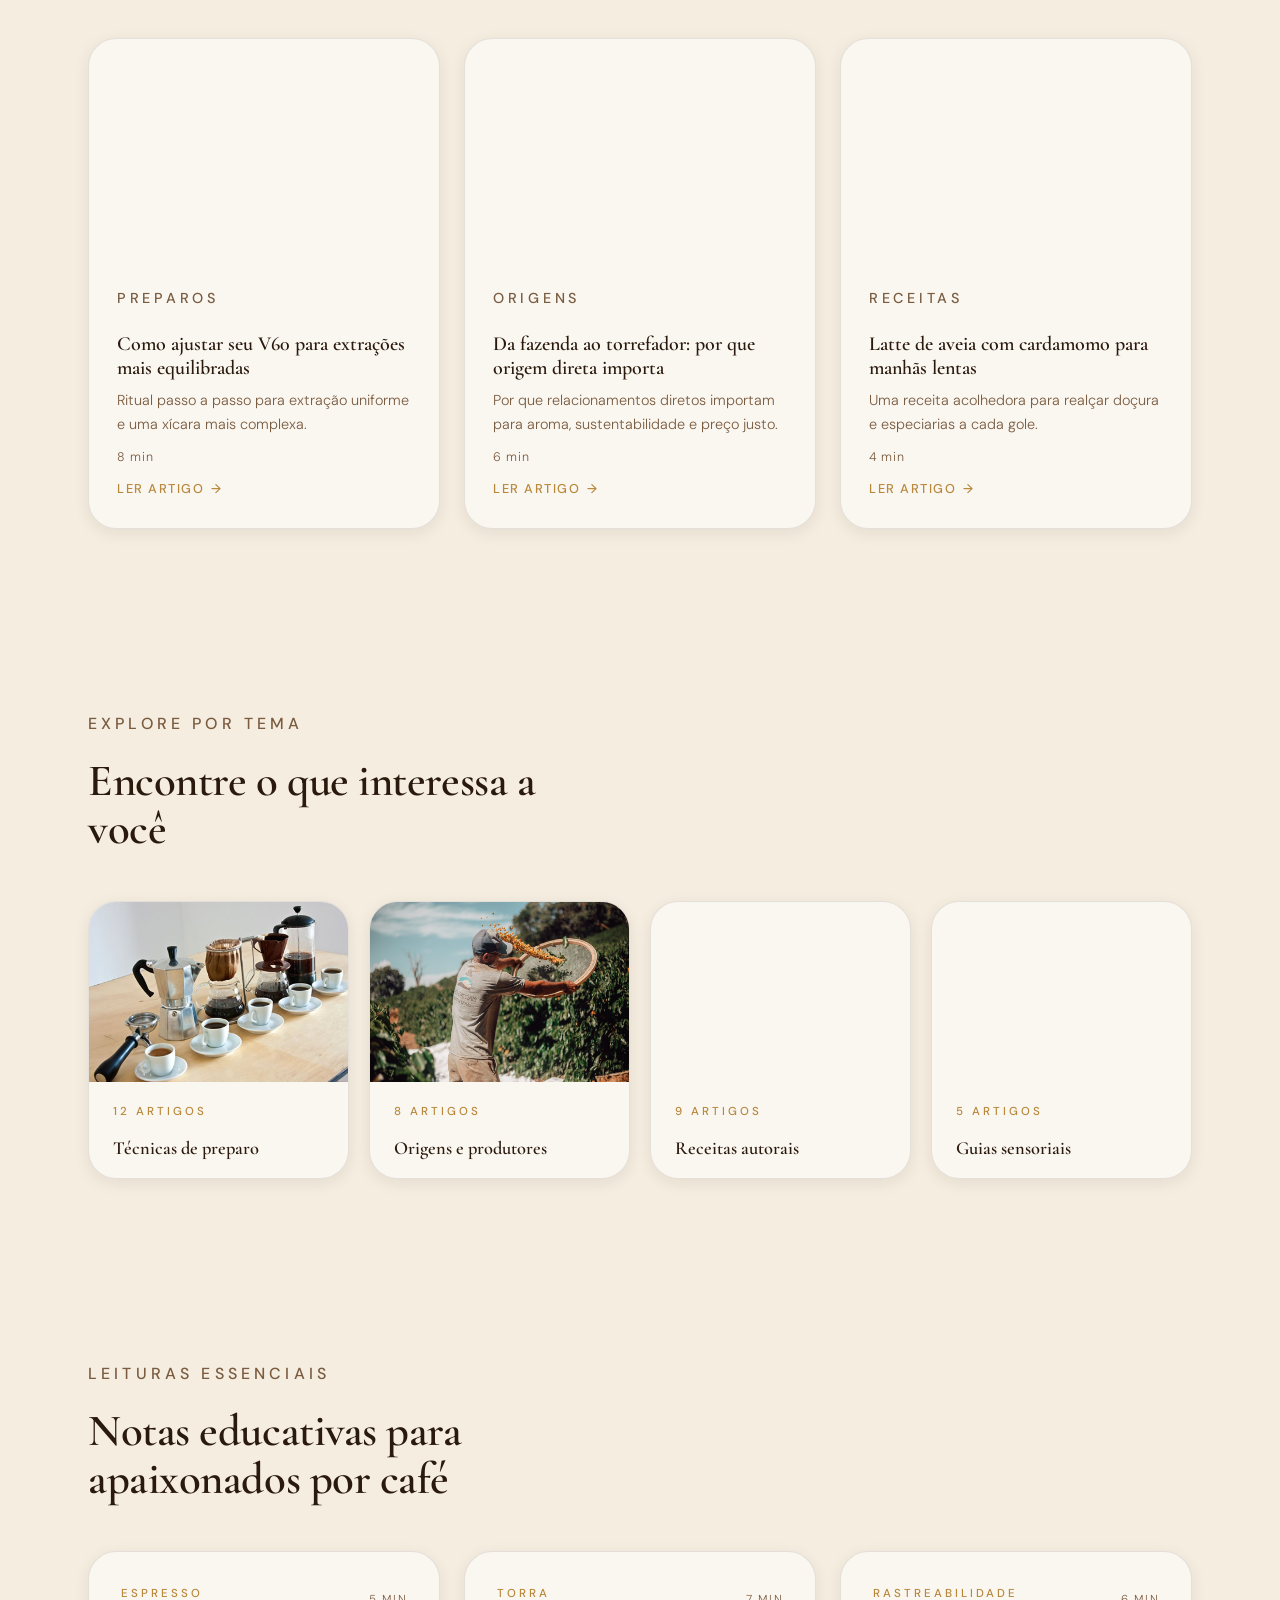
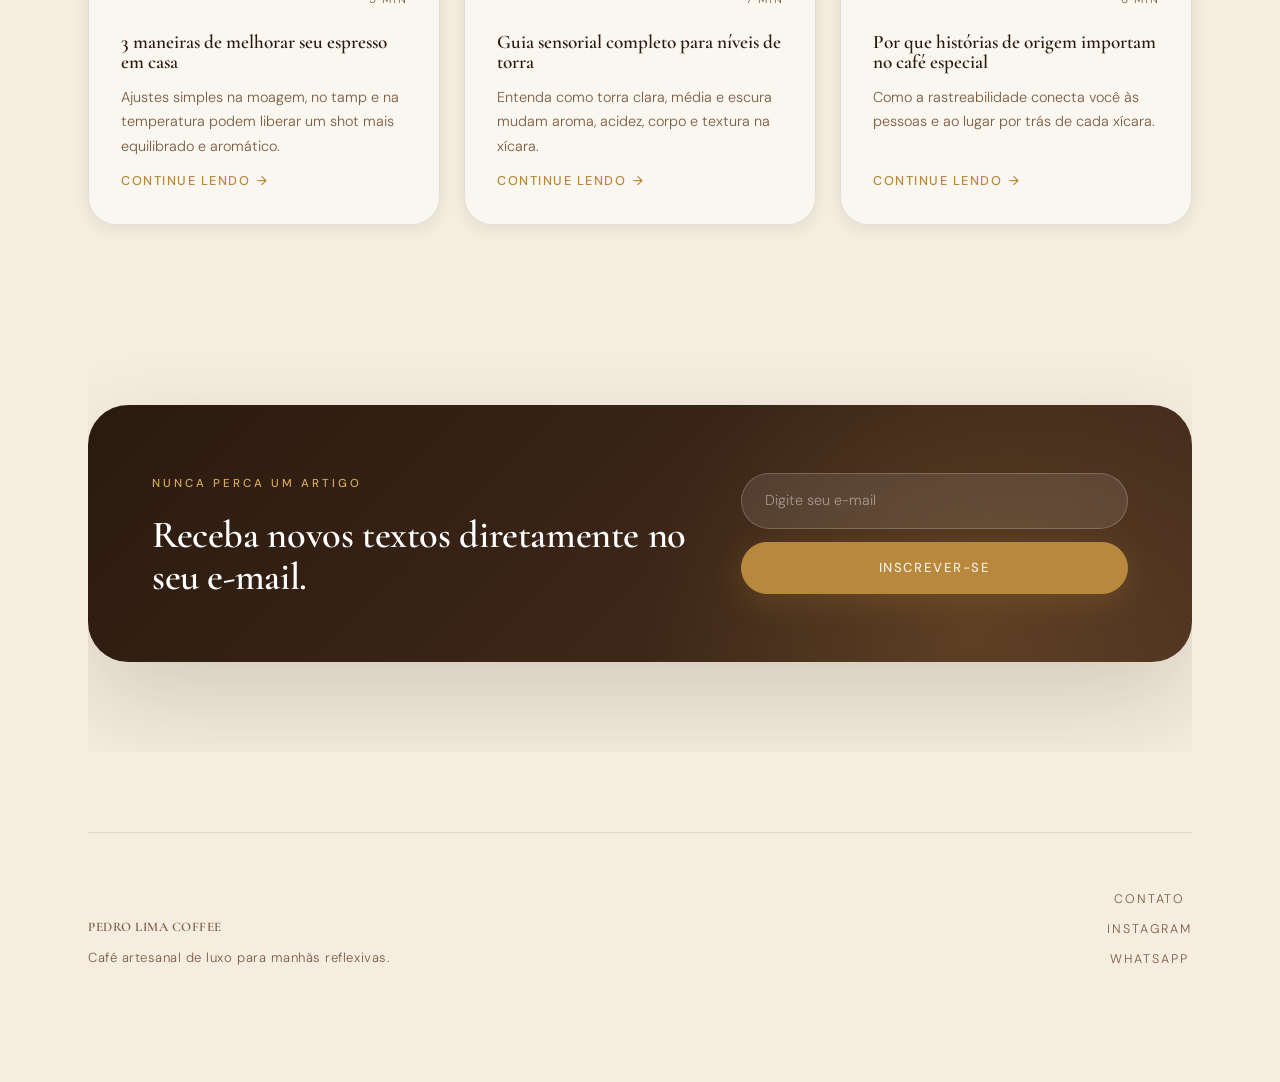
==== commit 74eb106f: "Mudanças nas imagens do hero e pág blog" ====
--- a/blog.html
+++ b/blog.html
@@ -117,14 +117,14 @@
         </div>
         <div class="category-grid">
           <a class="category-card" href="#">
-            <div class="category-image" style="background-image:url('https://images.unsplash.com/photo-1510626176961-4b96c20c1d78?auto=format&fit=crop&w=600&q=80');"></div>
+            <img class="category-image" src="assets/img/Tipos-de-preparo.webp" alt="">
             <div class="category-label">
               <span class="eyebrow">12 artigos</span>
               <h3>Técnicas de preparo</h3>
             </div>
           </a>
           <a class="category-card" href="#">
-            <div class="category-image" style="background-image:url('https://images.unsplash.com/photo-1520499305606-273b7d16e69d?auto=format&fit=crop&w=600&q=80');"></div>
+            <img class="category-image" src="assets/img/115115-1-1-edited.jpg" alt="">
             <div class="category-label">
               <span class="eyebrow">8 artigos</span>
               <h3>Origens e produtores</h3>
--- a/assets/css/style.css
+++ b/assets/css/style.css
@@ -395,7 +395,7 @@
 }
 
 .page-hero-shop {
-  background-image: url('https://images.unsplash.com/photo-1510626176961-4b96c20c1d78?auto=format&fit=crop&w=1800&q=80');
+  background-image: url('https://images.unsplash.com/photo-1461023058943-07fcbe16d735?auto=format&fit=crop&w=1800&q=80');
   background-size: cover;
   background-position: center;
 }
